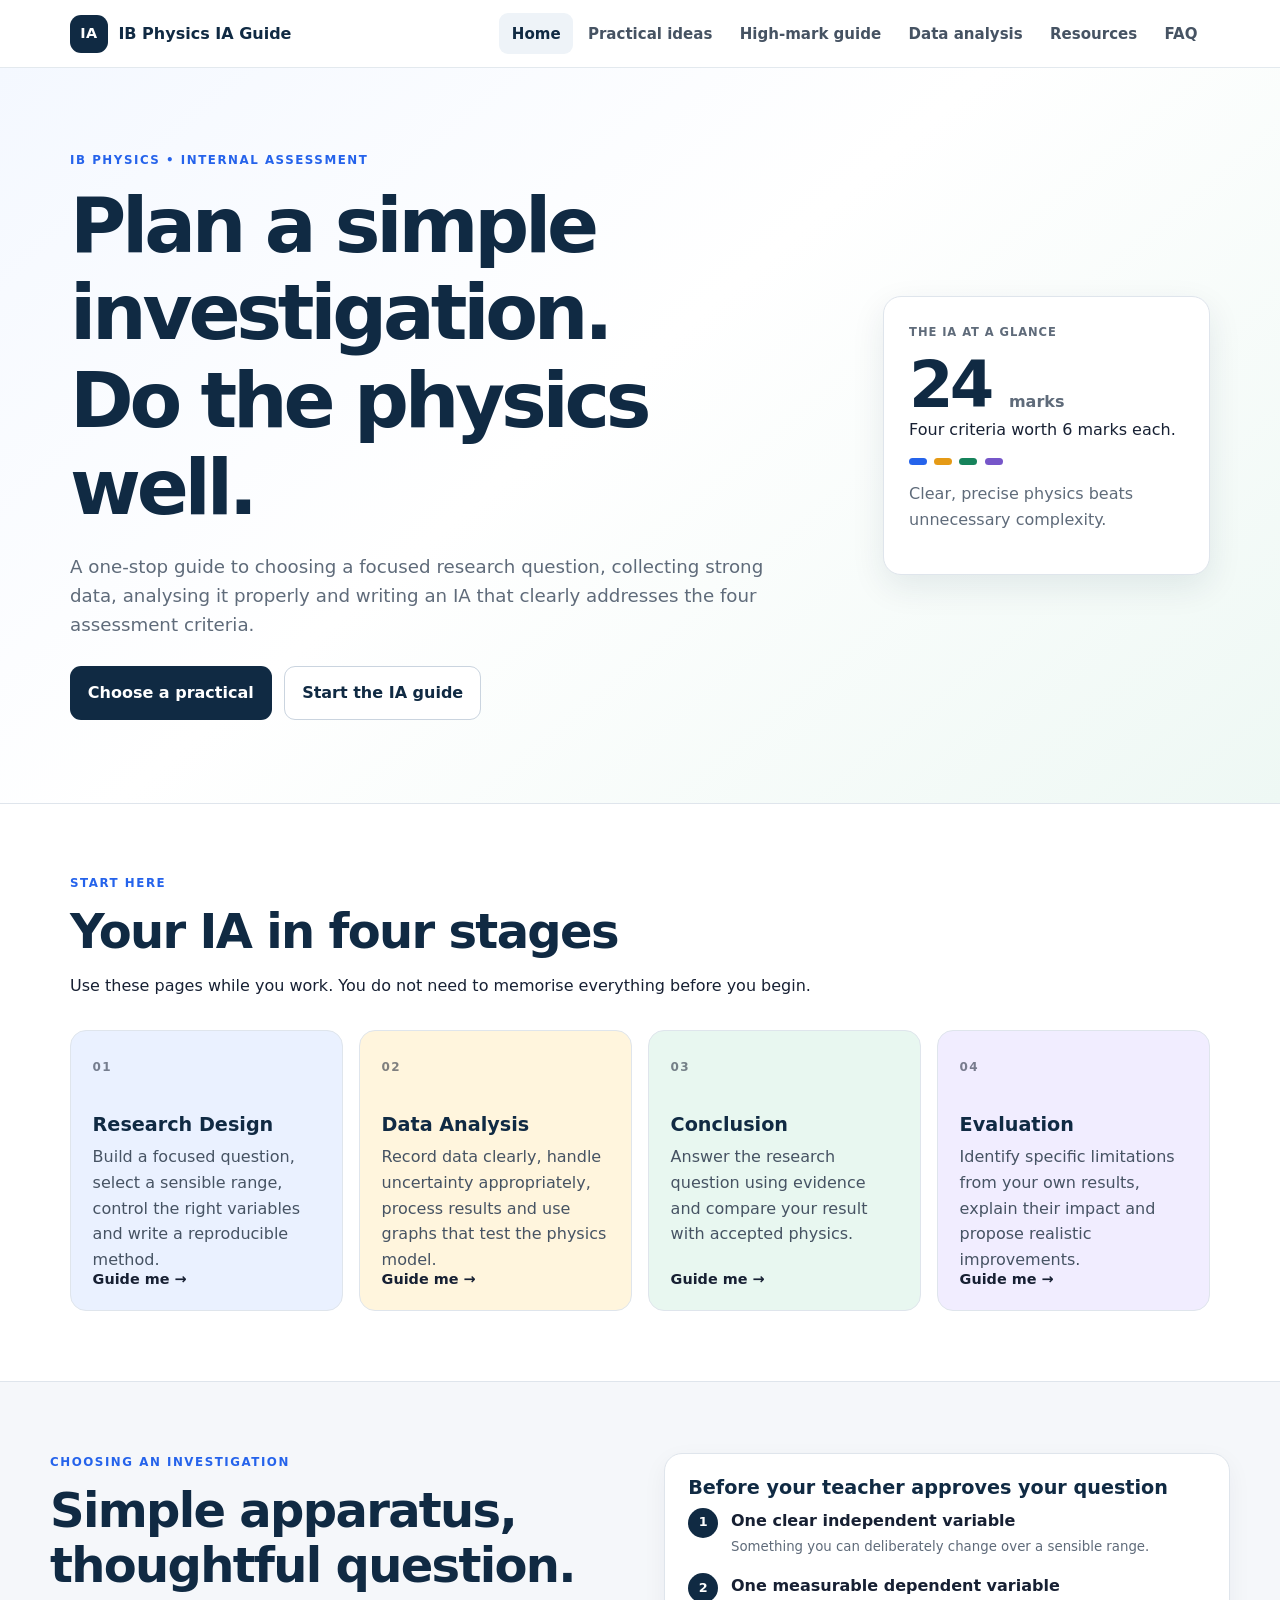
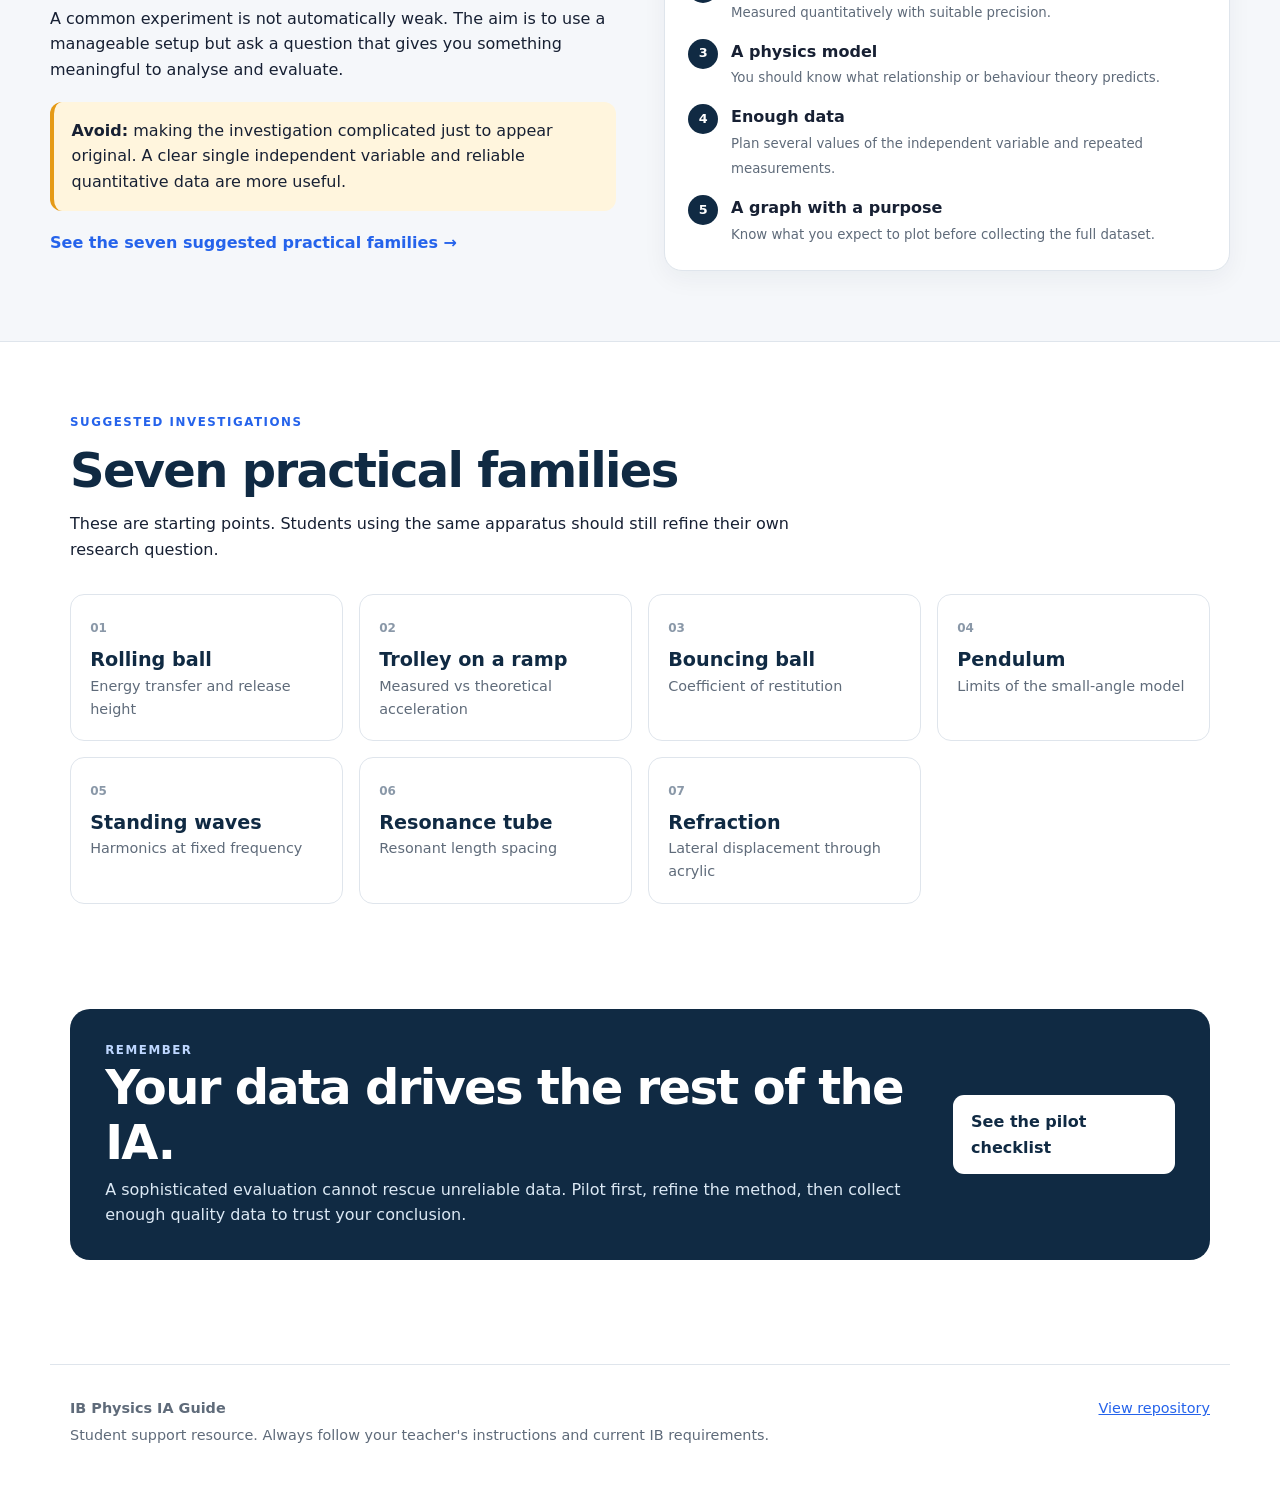
==== index.html @ 5ecfcc3b "Add Data Analysis Toolkit to homepage navigation" ====
<!doctype html>
<html lang="en">
<head>
  <meta charset="utf-8">
  <meta name="viewport" content="width=device-width,initial-scale=1">
  <meta name="description" content="IB Physics Internal Assessment student guide: practical ideas, high-mark guidance, data analysis, evaluation and resources.">
  <title>IB Physics IA Guide</title>
  <link rel="stylesheet" href="styles.css">
  <script defer src="script.js"></script>
</head>
<body>
  <a class="skip-link" href="#main">Skip to content</a>

  <header class="site-header">
    <div class="nav-wrap">
      <a class="brand" href="index.html" aria-label="IB Physics IA Guide home">
        <span class="brand-mark">IA</span>
        <span>IB Physics IA Guide</span>
      </a>
      <button class="nav-toggle" type="button" aria-expanded="false" aria-controls="main-nav">Menu</button>
      <nav id="main-nav" class="main-nav" aria-label="Main navigation">
        <a class="active" href="index.html">Home</a>
        <a href="practicals.html">Practical ideas</a>
        <a href="guide.html">High-mark guide</a>
        <a href="data-analysis.html">Data analysis</a>
        <a href="resources.html">Resources</a>
        <a href="faq.html">FAQ</a>
      </nav>
    </div>
  </header>

  <main id="main">
    <section class="hero">
      <div class="hero-inner">
        <div>
          <p class="eyebrow">IB Physics • Internal Assessment</p>
          <h1>Plan a simple investigation.<br>Do the physics well.</h1>
          <p class="hero-copy">A one-stop guide to choosing a focused research question, collecting strong data, analysing it properly and writing an IA that clearly addresses the four assessment criteria.</p>
          <div class="hero-actions">
            <a class="button primary" href="practicals.html">Choose a practical</a>
            <a class="button secondary" href="guide.html">Start the IA guide</a>
          </div>
        </div>
        <aside class="hero-card" aria-label="IA overview">
          <p class="mini-label">The IA at a glance</p>
          <div class="score">24 <span>marks</span></div>
          <p>Four criteria worth 6 marks each.</p>
          <div class="criterion-dots" aria-hidden="true">
            <span class="dot research"></span>
            <span class="dot data"></span>
            <span class="dot conclusion"></span>
            <span class="dot evaluation"></span>
          </div>
          <p class="small">Clear, precise physics beats unnecessary complexity.</p>
        </aside>
      </div>
    </section>

    <section class="section">
      <div class="section-heading">
        <p class="eyebrow">Start here</p>
        <h2>Your IA in four stages</h2>
        <p>Use these pages while you work. You do not need to memorise everything before you begin.</p>
      </div>

      <div class="criterion-grid">
        <a class="criterion-card research-card" href="guide.html#research-design">
          <span class="criterion-number">01</span>
          <h3>Research Design</h3>
          <p>Build a focused question, select a sensible range, control the right variables and write a reproducible method.</p>
          <span class="card-link">Guide me →</span>
        </a>
        <a class="criterion-card data-card" href="data-analysis.html">
          <span class="criterion-number">02</span>
          <h3>Data Analysis</h3>
          <p>Record data clearly, handle uncertainty appropriately, process results and use graphs that test the physics model.</p>
          <span class="card-link">Guide me →</span>
        </a>
        <a class="criterion-card conclusion-card" href="guide.html#conclusion">
          <span class="criterion-number">03</span>
          <h3>Conclusion</h3>
          <p>Answer the research question using evidence and compare your result with accepted physics.</p>
          <span class="card-link">Guide me →</span>
        </a>
        <a class="criterion-card evaluation-card" href="guide.html#evaluation">
          <span class="criterion-number">04</span>
          <h3>Evaluation</h3>
          <p>Identify specific limitations from your own results, explain their impact and propose realistic improvements.</p>
          <span class="card-link">Guide me →</span>
        </a>
      </div>
    </section>

    <section class="section soft">
      <div class="split">
        <div>
          <p class="eyebrow">Choosing an investigation</p>
          <h2>Simple apparatus, thoughtful question.</h2>
          <p>A common experiment is not automatically weak. The aim is to use a manageable setup but ask a question that gives you something meaningful to analyse and evaluate.</p>
          <div class="callout warning">
            <strong>Avoid:</strong> making the investigation complicated just to appear original. A clear single independent variable and reliable quantitative data are more useful.
          </div>
          <a class="text-link" href="practicals.html">See the seven suggested practical families →</a>
        </div>
        <div class="steps-card">
          <h3>Before your teacher approves your question</h3>
          <ol class="check-steps">
            <li><span>1</span><div><strong>One clear independent variable</strong><br><small>Something you can deliberately change over a sensible range.</small></div></li>
            <li><span>2</span><div><strong>One measurable dependent variable</strong><br><small>Measured quantitatively with suitable precision.</small></div></li>
            <li><span>3</span><div><strong>A physics model</strong><br><small>You should know what relationship or behaviour theory predicts.</small></div></li>
            <li><span>4</span><div><strong>Enough data</strong><br><small>Plan several values of the independent variable and repeated measurements.</small></div></li>
            <li><span>5</span><div><strong>A graph with a purpose</strong><br><small>Know what you expect to plot before collecting the full dataset.</small></div></li>
          </ol>
        </div>
      </div>
    </section>

    <section class="section">
      <div class="section-heading">
        <p class="eyebrow">Suggested investigations</p>
        <h2>Seven practical families</h2>
        <p>These are starting points. Students using the same apparatus should still refine their own research question.</p>
      </div>
      <div class="practical-preview-grid">
        <a href="practicals.html#rolling-ball" class="preview-card"><span>01</span><h3>Rolling ball</h3><p>Energy transfer and release height</p></a>
        <a href="practicals.html#ramp" class="preview-card"><span>02</span><h3>Trolley on a ramp</h3><p>Measured vs theoretical acceleration</p></a>
        <a href="practicals.html#bounce" class="preview-card"><span>03</span><h3>Bouncing ball</h3><p>Coefficient of restitution</p></a>
        <a href="practicals.html#pendulum" class="preview-card"><span>04</span><h3>Pendulum</h3><p>Limits of the small-angle model</p></a>
        <a href="practicals.html#standing-waves" class="preview-card"><span>05</span><h3>Standing waves</h3><p>Harmonics at fixed frequency</p></a>
        <a href="practicals.html#resonance" class="preview-card"><span>06</span><h3>Resonance tube</h3><p>Resonant length spacing</p></a>
        <a href="practicals.html#refraction" class="preview-card"><span>07</span><h3>Refraction</h3><p>Lateral displacement through acrylic</p></a>
      </div>
    </section>

    <section class="section compact">
      <div class="banner">
        <div>
          <p class="eyebrow light">Remember</p>
          <h2>Your data drives the rest of the IA.</h2>
          <p>A sophisticated evaluation cannot rescue unreliable data. Pilot first, refine the method, then collect enough quality data to trust your conclusion.</p>
        </div>
        <a class="button light-button" href="guide.html#pilot">See the pilot checklist</a>
      </div>
    </section>
  </main>

  <footer class="site-footer">
    <div>
      <strong>IB Physics IA Guide</strong>
      <p>Student support resource. Always follow your teacher's instructions and current IB requirements.</p>
    </div>
    <a href="https://github.com/stp-science/ib-physics-ia-guide">View repository</a>
  </footer>
</body>
</html>
---- styles.css ----
:root{
  --ink:#172033;--muted:#5f6b7a;--line:#dfe5ec;--paper:#ffffff;--soft:#f5f7fa;
  --navy:#102a43;--blue:#2563eb;--blue-soft:#eaf1ff;
  --amber:#c77a00;--amber-soft:#fff5dd;--green:#16835b;--green-soft:#e8f7f0;
  --purple:#7656c9;--purple-soft:#f1edff;--red:#b54747;--red-soft:#fff0ef;
  --shadow:0 12px 34px rgba(16,42,67,.09);--radius:18px;--max:1180px;
}
*{box-sizing:border-box}
html{scroll-behavior:smooth}
body{margin:0;font-family:Inter,ui-sans-serif,system-ui,-apple-system,BlinkMacSystemFont,"Segoe UI",sans-serif;color:var(--ink);background:var(--paper);line-height:1.6}
a{color:inherit}
img{max-width:100%}
.skip-link{position:absolute;left:-9999px;top:8px;background:#000;color:#fff;padding:.6rem 1rem;z-index:100}
.skip-link:focus{left:8px}
.site-header{position:sticky;top:0;z-index:20;background:rgba(255,255,255,.94);backdrop-filter:blur(12px);border-bottom:1px solid rgba(223,229,236,.85)}
.nav-wrap{max-width:var(--max);margin:auto;padding:.8rem 1.25rem;display:flex;align-items:center;justify-content:space-between;gap:1rem}
.brand{display:flex;align-items:center;gap:.65rem;text-decoration:none;font-weight:800;color:var(--navy)}
.brand-mark{display:grid;place-items:center;width:38px;height:38px;border-radius:11px;background:var(--navy);color:#fff;font-size:.9rem;letter-spacing:.03em}
.main-nav{display:flex;align-items:center;gap:.15rem}
.main-nav a{text-decoration:none;padding:.55rem .78rem;border-radius:9px;color:#465363;font-weight:650;font-size:.94rem}
.main-nav a:hover,.main-nav a.active{background:#eef3f8;color:var(--navy)}
.nav-toggle{display:none;background:#eef3f8;border:0;border-radius:9px;padding:.55rem .8rem;font:inherit;font-weight:700}
.hero{background:linear-gradient(140deg,#f4f8ff 0%,#fff 46%,#eef8f4 100%);border-bottom:1px solid var(--line)}
.hero-inner{max-width:var(--max);margin:auto;padding:5.2rem 1.25rem;display:grid;grid-template-columns:minmax(0,1.6fr) minmax(280px,.7fr);gap:4rem;align-items:center}
.eyebrow{text-transform:uppercase;letter-spacing:.13em;font-weight:800;font-size:.74rem;color:var(--blue);margin:0 0 .7rem}
.eyebrow.light{color:#bed7ff}
h1,h2,h3{line-height:1.14;margin-top:0;color:var(--navy)}
h1{font-size:clamp(2.7rem,6vw,5rem);letter-spacing:-.055em;margin-bottom:1.25rem}
h2{font-size:clamp(2rem,4vw,3rem);letter-spacing:-.035em;margin-bottom:.85rem}
h3{font-size:1.2rem;margin-bottom:.55rem}
p{margin-top:0}
.hero-copy{font-size:1.14rem;color:var(--muted);max-width:720px}
.hero-actions{display:flex;gap:.8rem;flex-wrap:wrap;margin-top:1.7rem}
.button{display:inline-block;text-decoration:none;border-radius:11px;padding:.8rem 1.05rem;font-weight:800;border:1px solid transparent}
.button.primary{background:var(--navy);color:#fff}
.button.secondary{border-color:#cad4df;background:#fff;color:var(--navy)}
.button.light-button{background:#fff;color:var(--navy)}
.hero-card{background:#fff;border:1px solid var(--line);box-shadow:var(--shadow);border-radius:var(--radius);padding:1.6rem}
.mini-label{font-weight:800;text-transform:uppercase;letter-spacing:.08em;color:var(--muted);font-size:.72rem}
.score{font-size:4rem;font-weight:900;letter-spacing:-.06em;color:var(--navy);line-height:1}
.score span{font-size:1rem;letter-spacing:0;color:var(--muted)}
.small,small{color:var(--muted)}
.criterion-dots{display:flex;gap:.45rem;margin:1rem 0}
.dot{width:18px;height:7px;border-radius:99px}.dot.research{background:var(--blue)}.dot.data{background:#e59a16}.dot.conclusion{background:var(--green)}.dot.evaluation{background:var(--purple)}
.section{max-width:var(--max);margin:auto;padding:4.4rem 1.25rem}
.section.soft{max-width:none;background:var(--soft);border-top:1px solid var(--line);border-bottom:1px solid var(--line)}
.section.soft>.split{max-width:var(--max);margin:auto}
.section.compact{padding-top:2.2rem;padding-bottom:4.5rem}
.section-heading{max-width:760px;margin-bottom:2rem}
.criterion-grid{display:grid;grid-template-columns:repeat(4,1fr);gap:1rem}
.criterion-card{position:relative;min-height:255px;padding:1.35rem;border-radius:16px;text-decoration:none;border:1px solid var(--line);transition:transform .18s ease,box-shadow .18s ease}
.criterion-card:hover{transform:translateY(-3px);box-shadow:var(--shadow)}
.research-card{background:var(--blue-soft)}.data-card{background:var(--amber-soft)}.conclusion-card{background:var(--green-soft)}.evaluation-card{background:var(--purple-soft)}
.criterion-number{font-weight:900;font-size:.75rem;letter-spacing:.1em;opacity:.55}
.criterion-card h3{margin-top:2.2rem}.criterion-card p{color:#465363}.card-link{position:absolute;left:1.35rem;bottom:1.2rem;font-weight:800;font-size:.9rem}
.split{display:grid;grid-template-columns:1fr 1fr;gap:3rem;align-items:start}
.callout{border-radius:12px;padding:1rem 1.1rem;margin:1.2rem 0;border-left:4px solid}
.callout.warning{background:var(--amber-soft);border-color:#e59a16}
.callout.tip{background:var(--green-soft);border-color:var(--green)}
.callout.note{background:var(--blue-soft);border-color:var(--blue)}
.callout.danger{background:var(--red-soft);border-color:var(--red)}
.text-link{font-weight:800;color:var(--blue);text-decoration:none}
.steps-card{background:#fff;border:1px solid var(--line);border-radius:var(--radius);padding:1.45rem;box-shadow:0 8px 24px rgba(16,42,67,.05)}
.check-steps{list-style:none;padding:0;margin:0;display:grid;gap:.9rem}
.check-steps li{display:flex;gap:.8rem;align-items:flex-start}
.check-steps li>span{flex:0 0 30px;height:30px;display:grid;place-items:center;background:var(--navy);color:#fff;border-radius:50%;font-weight:800;font-size:.8rem}
.practical-preview-grid{display:grid;grid-template-columns:repeat(4,1fr);gap:1rem}
.preview-card{padding:1.2rem;border:1px solid var(--line);border-radius:14px;text-decoration:none;background:#fff;transition:.18s ease}
.preview-card:hover{border-color:#aebdca;box-shadow:0 8px 24px rgba(16,42,67,.07);transform:translateY(-2px)}
.preview-card>span{font-weight:900;color:#8a98a8;font-size:.75rem}.preview-card h3{margin:.55rem 0 .25rem}.preview-card p{color:var(--muted);font-size:.9rem;margin:0}
.banner{border-radius:20px;background:var(--navy);color:#fff;padding:2rem 2.2rem;display:flex;align-items:center;justify-content:space-between;gap:2rem}
.banner h2{color:#fff;margin-bottom:.45rem}.banner p{max-width:800px;color:#dbe8f4;margin-bottom:0}
.page-hero{background:#f5f8fb;border-bottom:1px solid var(--line)}
.page-hero .inner{max-width:var(--max);margin:auto;padding:3.7rem 1.25rem 3rem}
.page-hero h1{font-size:clamp(2.4rem,5vw,4.1rem);margin-bottom:.8rem}.page-hero p{max-width:780px;color:var(--muted);font-size:1.08rem}
.subnav{display:flex;gap:.55rem;flex-wrap:wrap;margin-top:1.4rem}.subnav a{text-decoration:none;padding:.48rem .7rem;border-radius:999px;background:#fff;border:1px solid var(--line);font-size:.88rem;font-weight:700}
.content-grid{display:grid;grid-template-columns:minmax(0,1fr) 280px;gap:2rem;align-items:start}
.side-nav{position:sticky;top:88px;border:1px solid var(--line);border-radius:14px;padding:1rem;background:#fff}
.side-nav strong{display:block;margin-bottom:.55rem}.side-nav a{display:block;text-decoration:none;padding:.42rem .55rem;border-radius:7px;color:var(--muted);font-size:.9rem}.side-nav a:hover{background:var(--soft);color:var(--navy)}
.content-section{scroll-margin-top:90px;margin-bottom:3.3rem}
.kicker{display:inline-block;font-weight:850;font-size:.72rem;letter-spacing:.08em;text-transform:uppercase;color:var(--blue);margin-bottom:.6rem}
.info-grid{display:grid;grid-template-columns:repeat(2,1fr);gap:1rem;margin:1.3rem 0}
.info-box{border:1px solid var(--line);border-radius:13px;padding:1rem;background:#fff}.info-box h4{margin:.05rem 0 .4rem;color:var(--navy)}.info-box p,.info-box li{font-size:.94rem;color:#4e5b69}
.practical{scroll-margin-top:90px;border:1px solid var(--line);border-radius:18px;margin-bottom:1.4rem;overflow:hidden;background:#fff}
.practical-head{padding:1.35rem 1.45rem;background:#f8fafc;border-bottom:1px solid var(--line)}
.practical-head .number{font-size:.75rem;font-weight:900;color:var(--blue);letter-spacing:.08em}
.practical-head h2{font-size:1.65rem;margin:.25rem 0}.practical-head p{color:var(--muted);margin:0}
.practical-body{padding:1.45rem}
.rq{font-size:1.03rem;background:var(--blue-soft);border-left:4px solid var(--blue);padding:1rem 1.1rem;border-radius:0 10px 10px 0;margin:1rem 0 1.3rem}.rq strong{display:block;color:var(--navy);margin-bottom:.25rem}
.two-col{display:grid;grid-template-columns:1fr 1fr;gap:1.5rem}
.label{font-size:.73rem;text-transform:uppercase;letter-spacing:.08em;font-weight:900;color:#6d7987}
.method{counter-reset:steps;padding-left:0;list-style:none}.method li{counter-increment:steps;position:relative;padding-left:2.35rem;margin:.72rem 0}.method li:before{content:counter(steps);position:absolute;left:0;top:.06rem;width:1.55rem;height:1.55rem;border-radius:50%;display:grid;place-items:center;background:#edf2f7;color:var(--navy);font-weight:900;font-size:.75rem}
.equation{font-family:"Cambria Math",Cambria,serif;background:#f7f9fb;border:1px solid var(--line);border-radius:10px;padding:.85rem 1rem;text-align:center;font-size:1.08rem;margin:.8rem 0}
.tag-row{display:flex;gap:.45rem;flex-wrap:wrap;margin:.55rem 0 0}.tag{font-size:.73rem;padding:.27rem .55rem;border-radius:999px;background:#eef3f7;color:#51606f;font-weight:750}
.guide-block{border:1px solid var(--line);border-radius:17px;overflow:hidden;margin-bottom:1.5rem;background:#fff}.guide-block>.guide-head{padding:1.2rem 1.35rem;border-bottom:1px solid var(--line)}.guide-block>.guide-body{padding:1.3rem 1.35rem}.guide-head h2{font-size:1.6rem;margin:.2rem 0}.guide-head.research{background:var(--blue-soft)}.guide-head.data{background:var(--amber-soft)}.guide-head.conclusion{background:var(--green-soft)}.guide-head.evaluation{background:var(--purple-soft)}
.do-avoid{display:grid;grid-template-columns:1fr 1fr;gap:1rem;margin:1rem 0}.do-avoid>div{border-radius:12px;padding:1rem}.do{background:var(--green-soft)}.avoid{background:var(--red-soft)}.do h4,.avoid h4{margin:.1rem 0 .5rem}
.mini-table{width:100%;border-collapse:collapse;margin:1rem 0;font-size:.93rem}.mini-table th,.mini-table td{border:1px solid var(--line);padding:.65rem .7rem;text-align:left;vertical-align:top}.mini-table th{background:#f3f6f9;color:var(--navy)}
details{border:1px solid var(--line);border-radius:12px;margin:.7rem 0;background:#fff}summary{cursor:pointer;padding:.9rem 1rem;font-weight:800;color:var(--navy)}details>div{padding:0 1rem 1rem;color:#475565}
.resource-grid{display:grid;grid-template-columns:repeat(3,1fr);gap:1rem}.resource-card{border:1px solid var(--line);border-radius:15px;padding:1.2rem;background:#fff}.resource-card h3{margin:.45rem 0}.resource-card p{color:var(--muted);font-size:.94rem}.resource-icon{font-size:1.35rem}
.checklist{display:grid;gap:.55rem}.check-item{display:flex;gap:.7rem;align-items:flex-start;padding:.7rem .8rem;border:1px solid var(--line);border-radius:10px;background:#fff}.check-item input{margin-top:.27rem;transform:scale(1.15)}.check-item label{cursor:pointer}
.progress-wrap{margin:1rem 0 1.4rem}.progress-bar{height:10px;background:#e8edf2;border-radius:999px;overflow:hidden}.progress-bar span{display:block;height:100%;width:0;background:var(--green);transition:width .2s ease}.progress-text{font-size:.85rem;color:var(--muted);margin-top:.4rem}
.site-footer{max-width:var(--max);margin:2rem auto 0;border-top:1px solid var(--line);padding:2rem 1.25rem 3rem;display:flex;justify-content:space-between;gap:2rem;color:var(--muted);font-size:.9rem}.site-footer p{margin:.25rem 0 0}.site-footer a{color:var(--blue)}
@media(max-width:900px){
  .criterion-grid,.practical-preview-grid{grid-template-columns:repeat(2,1fr)}
  .hero-inner,.split,.content-grid{grid-template-columns:1fr}
  .hero-inner{gap:2rem;padding-top:3.6rem}
  .side-nav{position:static}
  .resource-grid{grid-template-columns:1fr 1fr}
}
@media(max-width:700px){
  .nav-toggle{display:block}.main-nav{display:none;position:absolute;left:1rem;right:1rem;top:64px;background:#fff;border:1px solid var(--line);box-shadow:var(--shadow);border-radius:14px;padding:.6rem;flex-direction:column;align-items:stretch}.main-nav.open{display:flex}.main-nav a{padding:.7rem .8rem}
  h1{font-size:2.65rem}.hero-inner{padding:3.3rem 1.1rem}.section{padding:3.3rem 1.1rem}
  .criterion-grid,.practical-preview-grid,.resource-grid,.info-grid,.two-col,.do-avoid{grid-template-columns:1fr}
  .banner,.site-footer{flex-direction:column;align-items:flex-start}
  .criterion-card{min-height:220px}
}
@media print{
  .site-header,.site-footer,.nav-toggle,.button,.side-nav{display:none!important}
  body{font-size:11pt}.section{padding:1rem 0}.page-hero .inner{padding:1rem 0}.practical,.guide-block{break-inside:avoid;box-shadow:none}
}
/* Native equation formatting: no external maths renderer required */
.equation math{font-size:1.28rem;max-width:100%;overflow-x:auto;overflow-y:hidden}
math{font-family:"Cambria Math","STIX Two Math","Times New Roman",serif}
.math-inline{white-space:nowrap;font-family:"Cambria Math","STIX Two Math","Times New Roman",serif}
.mini-table math{font-size:1.08rem;white-space:nowrap}

.analysis-flow{display:grid;grid-template-columns:repeat(3,1fr);gap:.8rem;margin:1.2rem 0 1.4rem}
.analysis-flow>div{border:1px solid var(--line);border-radius:13px;padding:1rem;background:#fff;display:grid;grid-template-columns:34px 1fr;column-gap:.65rem;align-items:start}
.analysis-flow span{grid-row:1/3;width:30px;height:30px;border-radius:50%;background:var(--navy);color:#fff;display:grid;place-items:center;font-weight:900;font-size:.8rem}
.analysis-flow strong{color:var(--navy)}
.analysis-flow small{display:block;line-height:1.4;margin-top:.15rem}
.formula-stack{display:grid;grid-template-columns:1fr 1fr;gap:1rem}
.example-box{border:1px solid #cfd8e3;background:#f8fafc;border-radius:13px;padding:1rem 1.1rem;margin:1rem 0}
.example-box p:last-child{margin-bottom:0}
.calculator-grid{display:grid;grid-template-columns:repeat(3,1fr);gap:1rem}
.calc-card{border:1px solid var(--line);border-radius:15px;padding:1.15rem;background:#fff}
.calc-card label{display:block;font-size:.86rem;font-weight:750;color:#4e5b69;margin:.7rem 0}
.calc-card input{display:block;width:100%;margin-top:.3rem;border:1px solid #cbd5df;border-radius:8px;padding:.62rem .7rem;font:inherit}
.calc-card button{border:0;background:var(--navy);color:#fff;border-radius:9px;padding:.62rem .8rem;font:inherit;font-weight:800;cursor:pointer}
.calc-card output{display:block;margin-top:.8rem;min-height:1.6rem;font-weight:850;color:var(--green)}
@media(max-width:900px){.analysis-flow{grid-template-columns:repeat(2,1fr)}.calculator-grid{grid-template-columns:1fr}.formula-stack{grid-template-columns:1fr}}
@media(max-width:600px){.analysis-flow{grid-template-columns:1fr}}
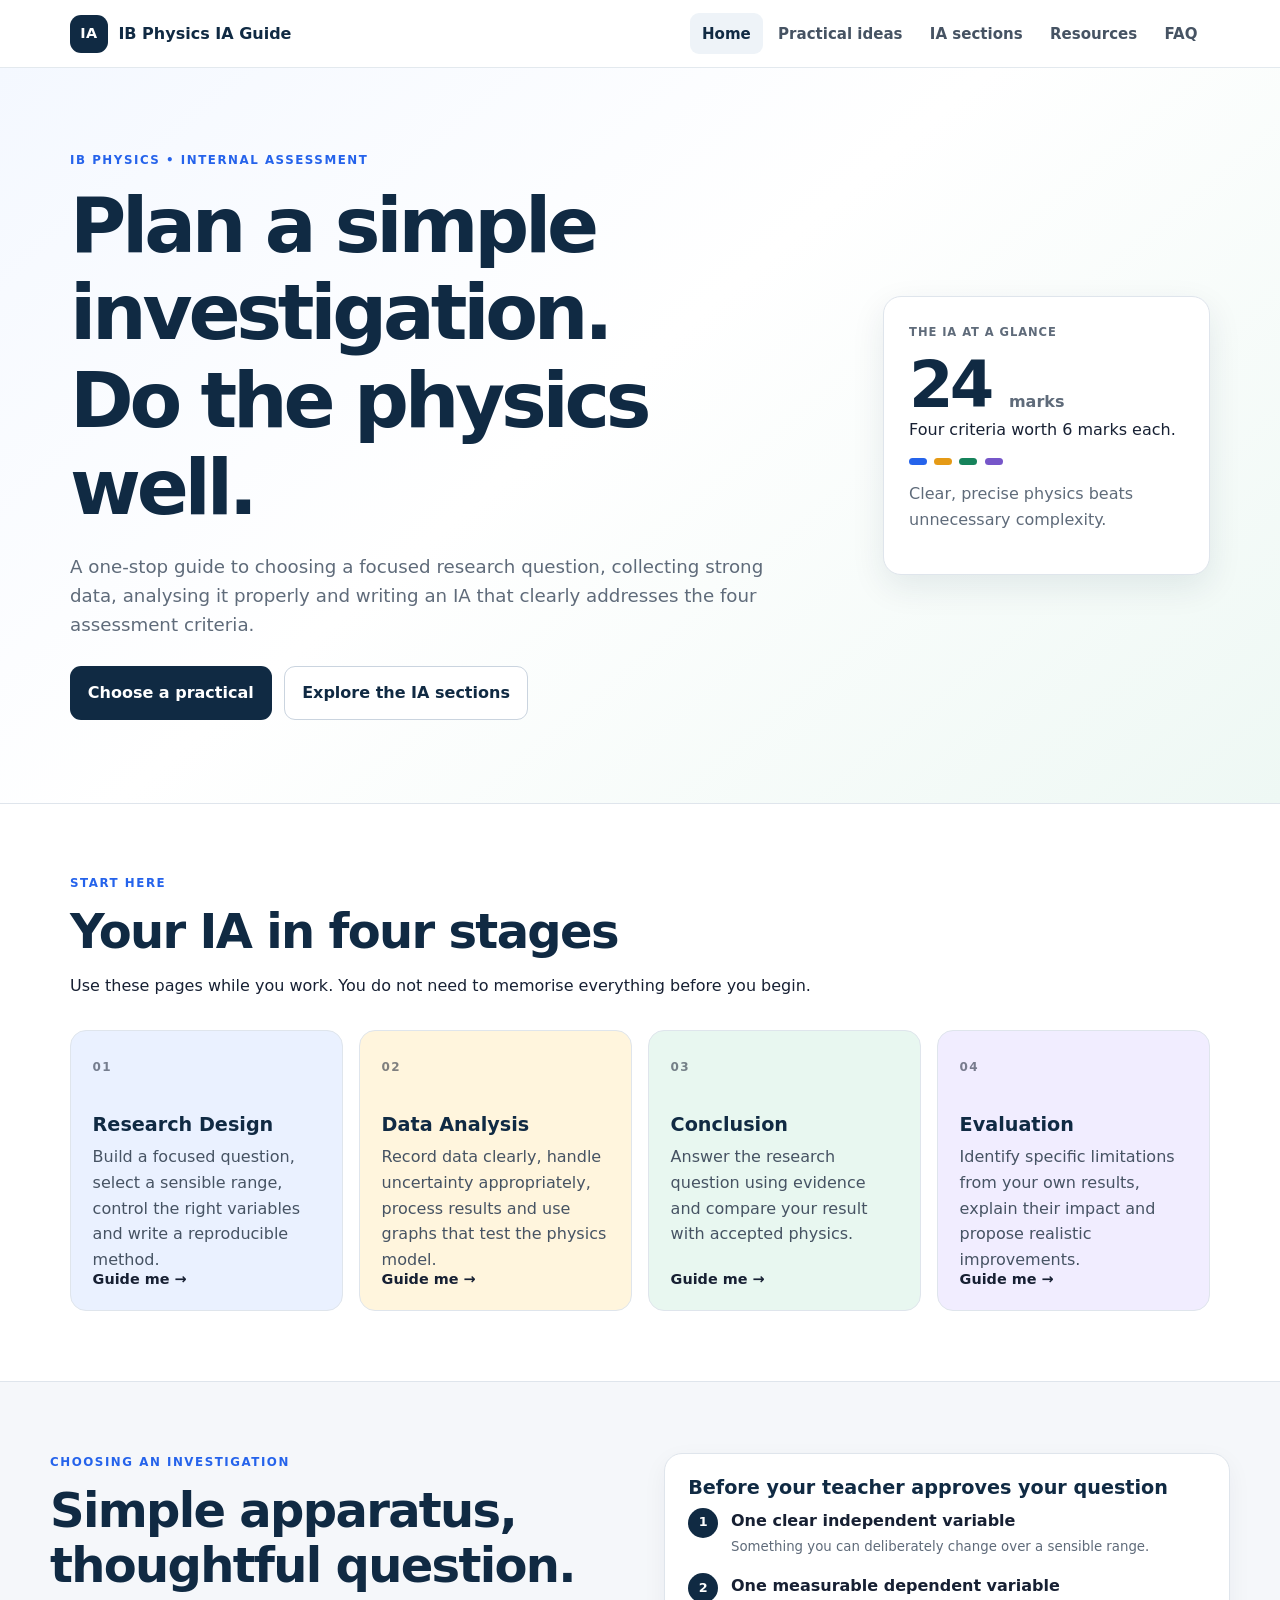
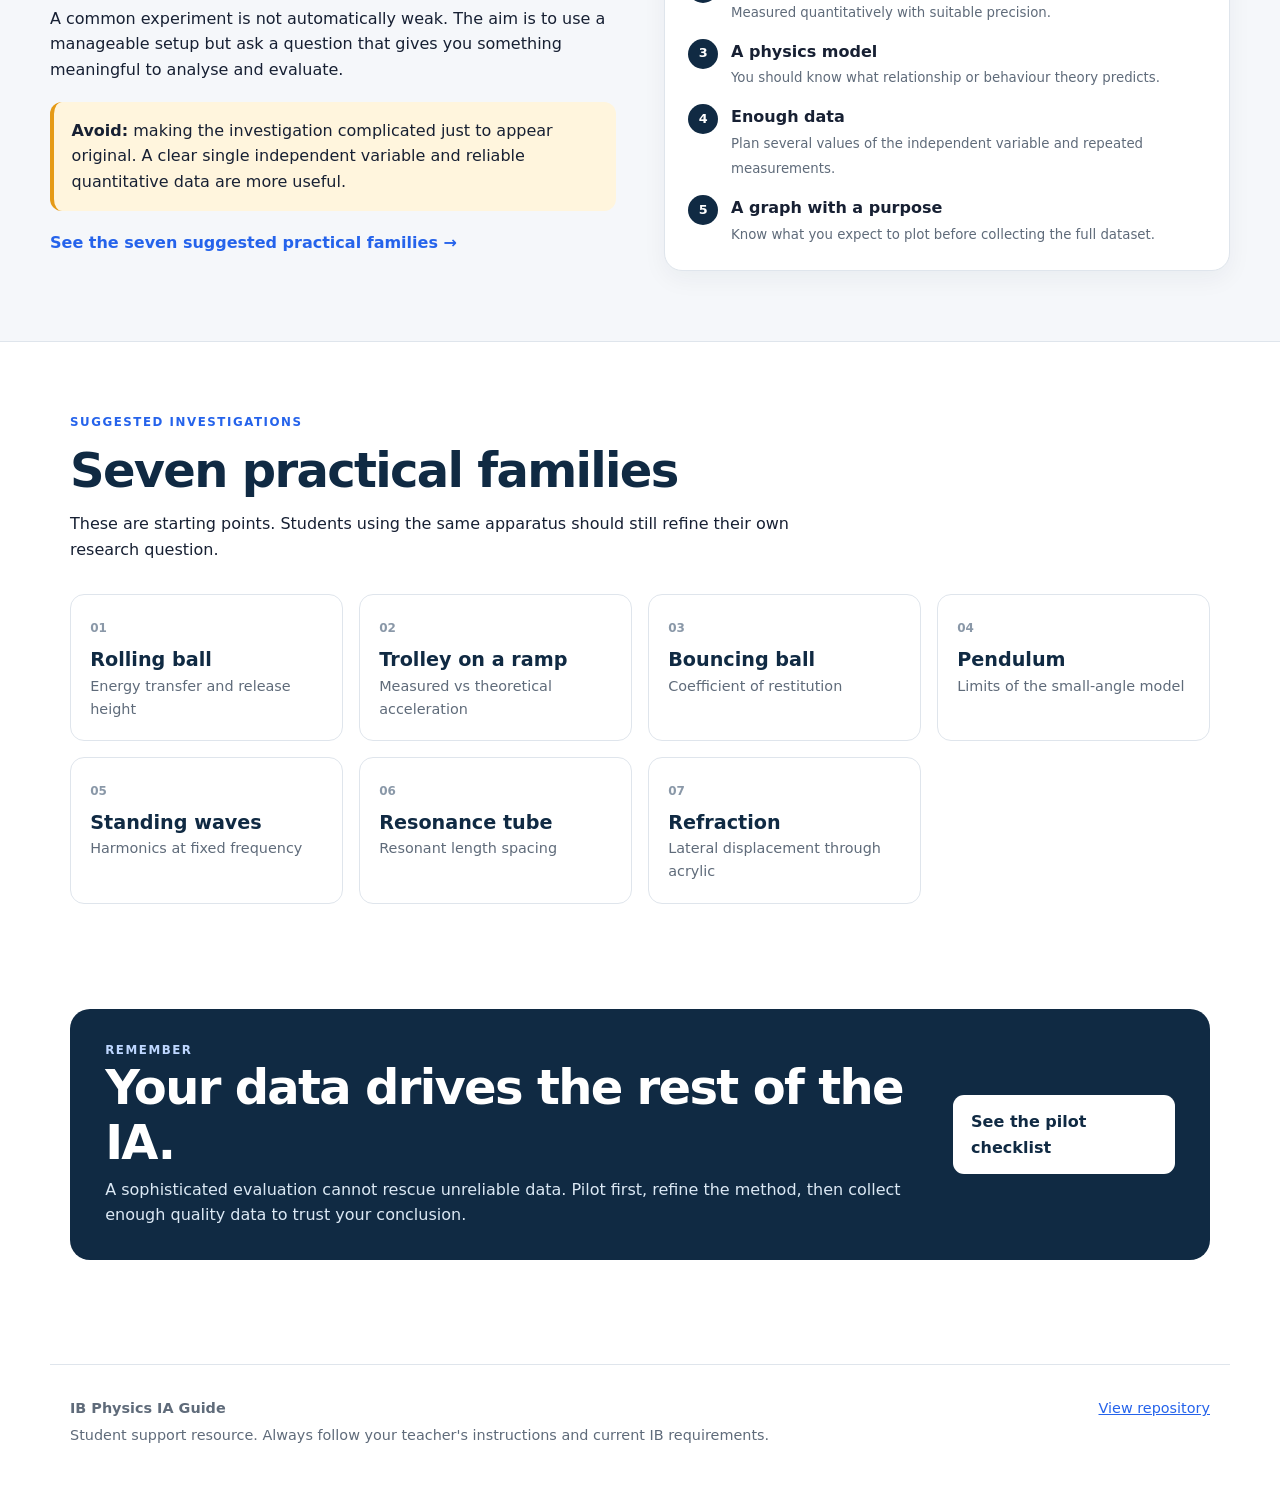
==== commit 7921700e: "Restructure navigation for separate IA criterion pages" ====
--- a/index.html
+++ b/index.html
@@ -18,14 +18,7 @@
         <span>IB Physics IA Guide</span>
       </a>
       <button class="nav-toggle" type="button" aria-expanded="false" aria-controls="main-nav">Menu</button>
-      <nav id="main-nav" class="main-nav" aria-label="Main navigation">
-        <a class="active" href="index.html">Home</a>
-        <a href="practicals.html">Practical ideas</a>
-        <a href="guide.html">High-mark guide</a>
-        <a href="data-analysis.html">Data analysis</a>
-        <a href="resources.html">Resources</a>
-        <a href="faq.html">FAQ</a>
-      </nav>
+      <nav id="main-nav" class="main-nav" aria-label="Main navigation"><a class="active" href="index.html">Home</a><a href="practicals.html">Practical ideas</a><a href="guide.html">IA sections</a><a href="resources.html">Resources</a><a href="faq.html">FAQ</a></nav>
     </div>
   </header>
 
@@ -38,7 +31,7 @@
           <p class="hero-copy">A one-stop guide to choosing a focused research question, collecting strong data, analysing it properly and writing an IA that clearly addresses the four assessment criteria.</p>
           <div class="hero-actions">
             <a class="button primary" href="practicals.html">Choose a practical</a>
-            <a class="button secondary" href="guide.html">Start the IA guide</a>
+            <a class="button secondary" href="guide.html">Explore the IA sections</a>
           </div>
         </div>
         <aside class="hero-card" aria-label="IA overview">
@@ -64,7 +57,7 @@
       </div>
 
       <div class="criterion-grid">
-        <a class="criterion-card research-card" href="guide.html#research-design">
+        <a class="criterion-card research-card" href="research-design.html">
           <span class="criterion-number">01</span>
           <h3>Research Design</h3>
           <p>Build a focused question, select a sensible range, control the right variables and write a reproducible method.</p>
@@ -76,13 +69,13 @@
           <p>Record data clearly, handle uncertainty appropriately, process results and use graphs that test the physics model.</p>
           <span class="card-link">Guide me →</span>
         </a>
-        <a class="criterion-card conclusion-card" href="guide.html#conclusion">
+        <a class="criterion-card conclusion-card" href="conclusion.html">
           <span class="criterion-number">03</span>
           <h3>Conclusion</h3>
           <p>Answer the research question using evidence and compare your result with accepted physics.</p>
           <span class="card-link">Guide me →</span>
         </a>
-        <a class="criterion-card evaluation-card" href="guide.html#evaluation">
+        <a class="criterion-card evaluation-card" href="evaluation.html">
           <span class="criterion-number">04</span>
           <h3>Evaluation</h3>
           <p>Identify specific limitations from your own results, explain their impact and propose realistic improvements.</p>
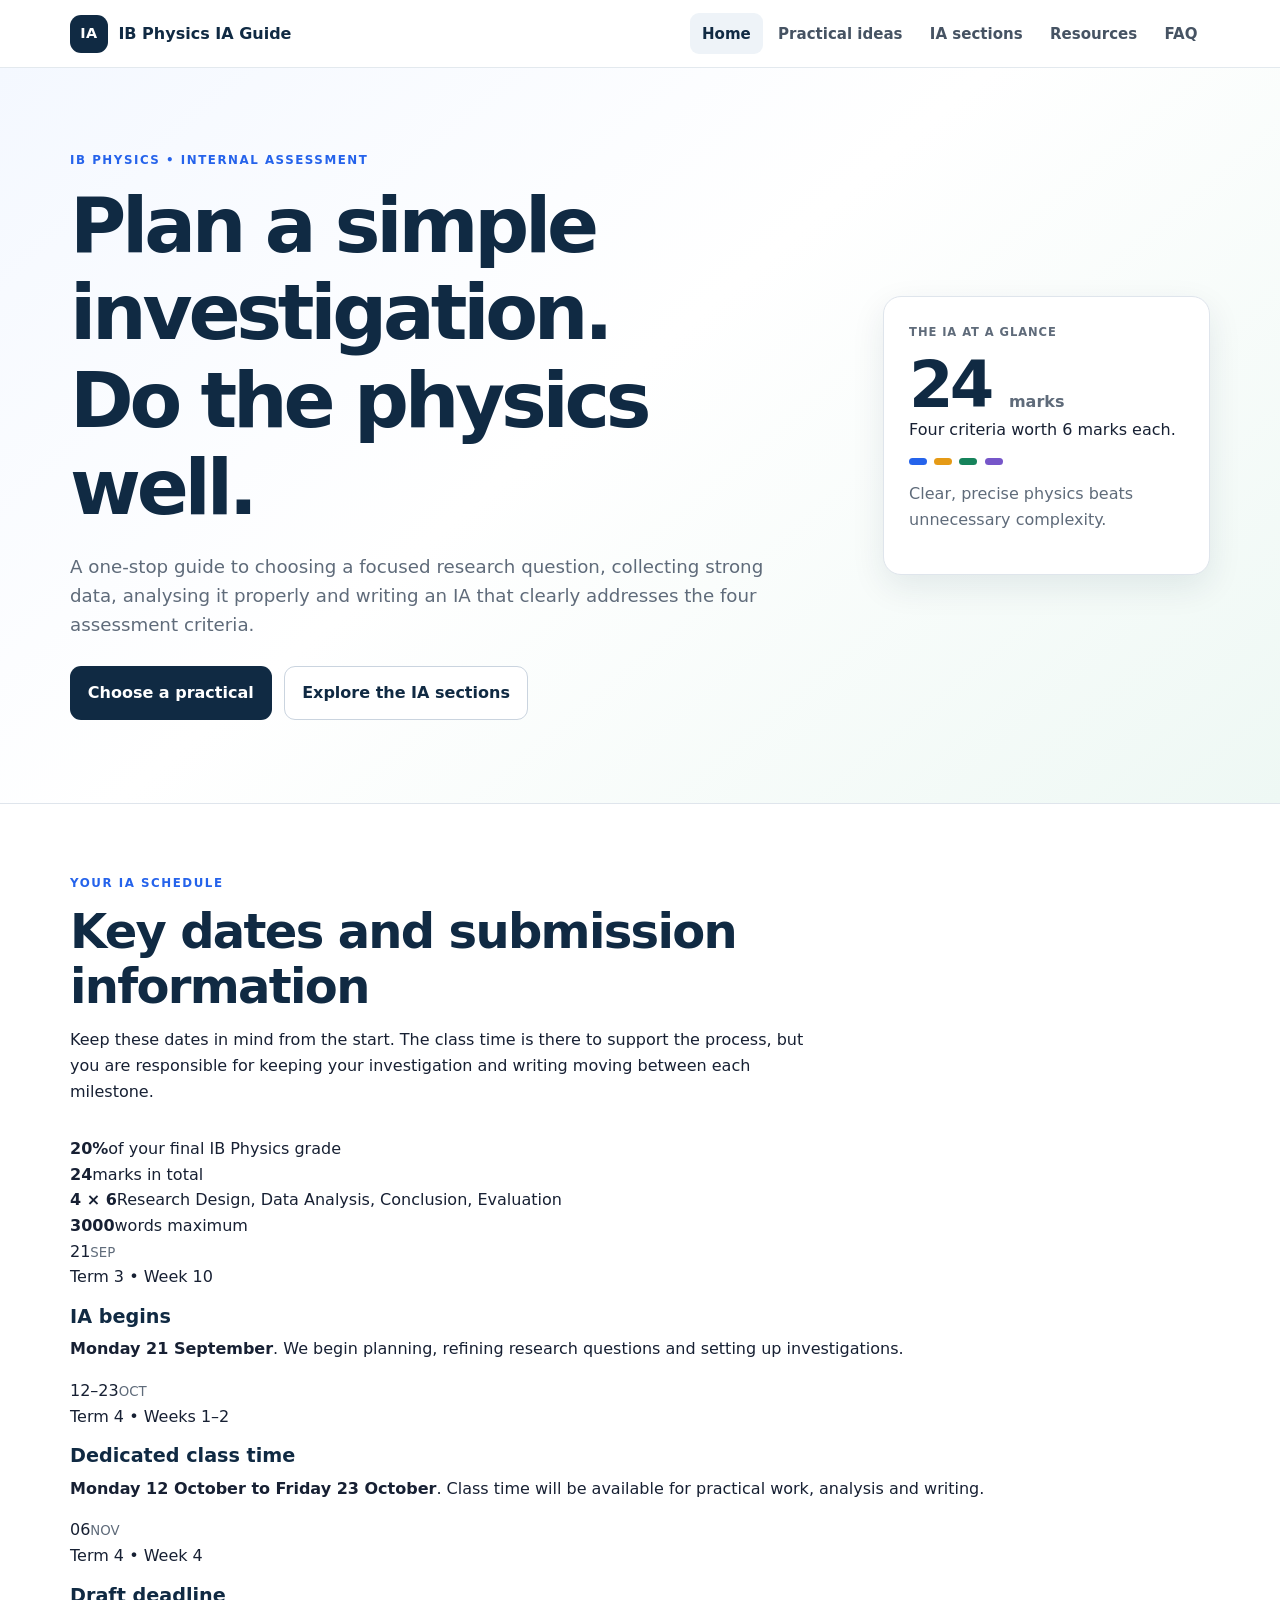
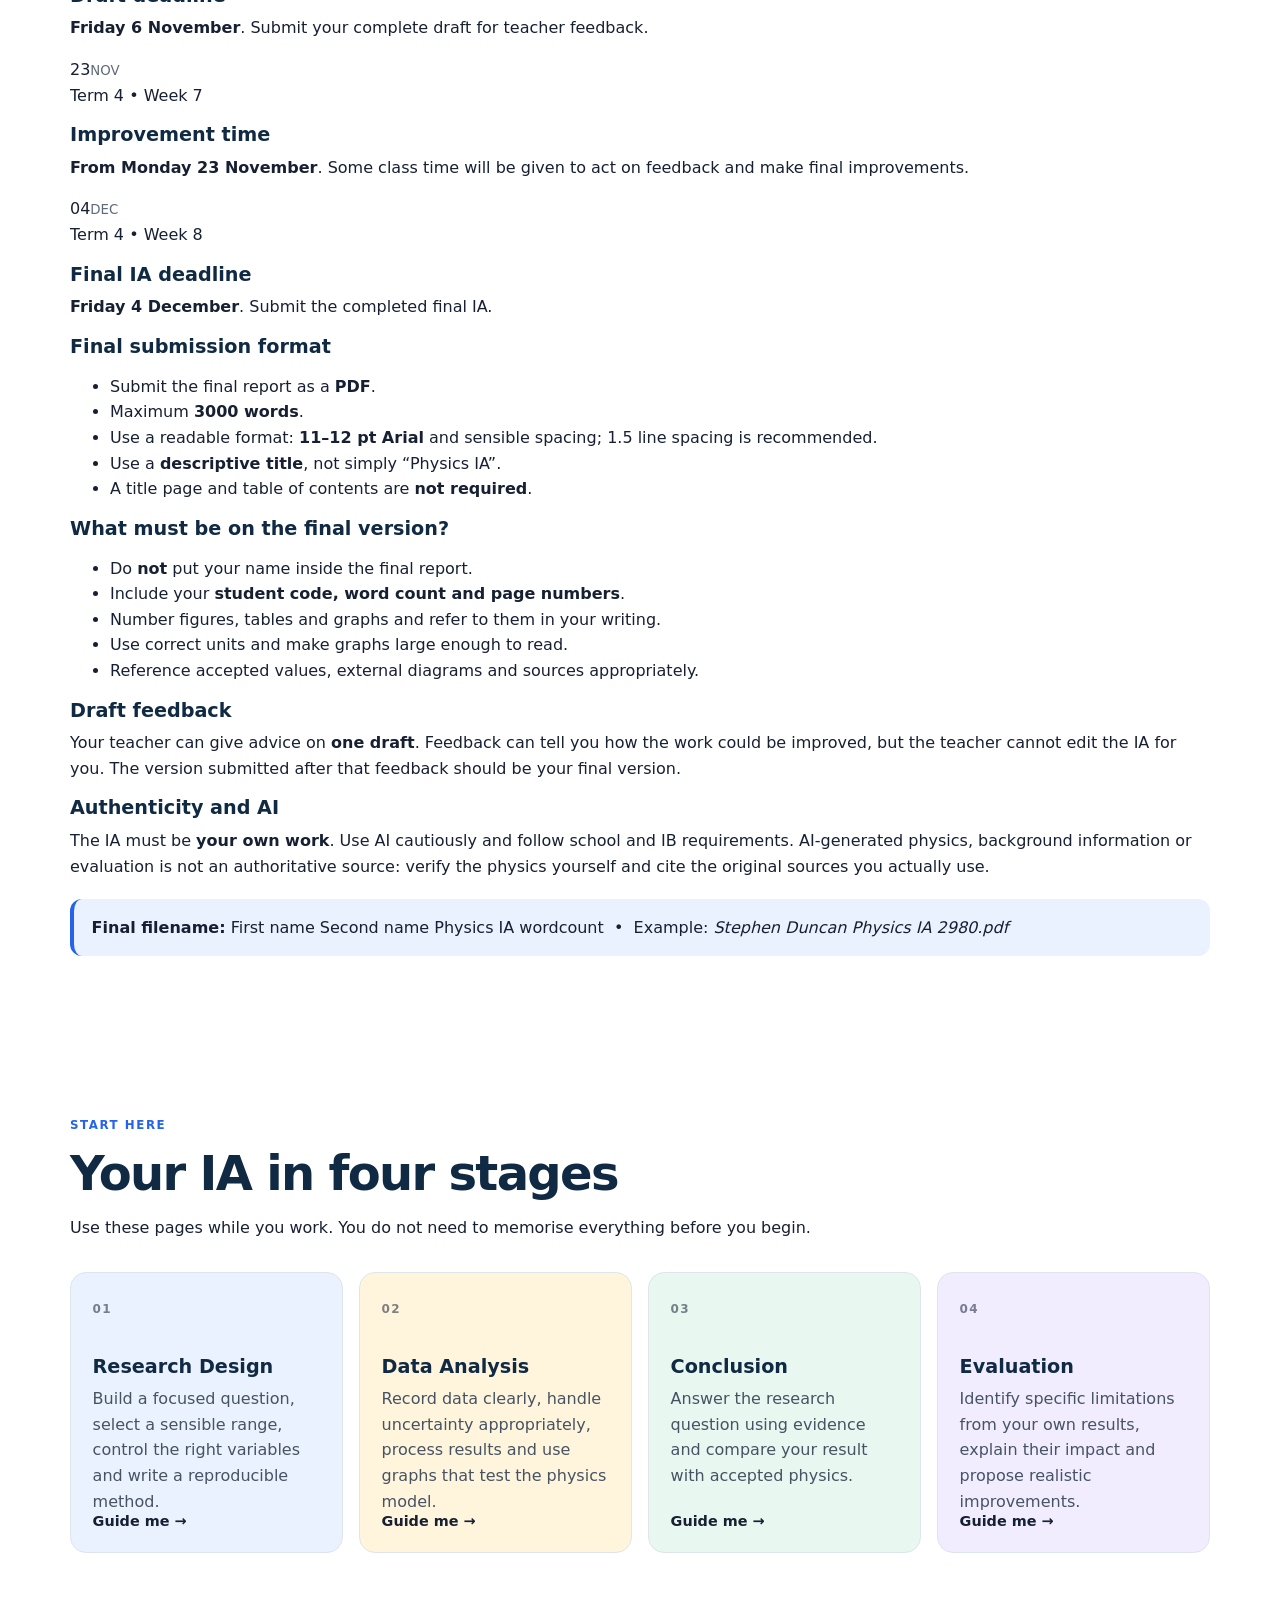
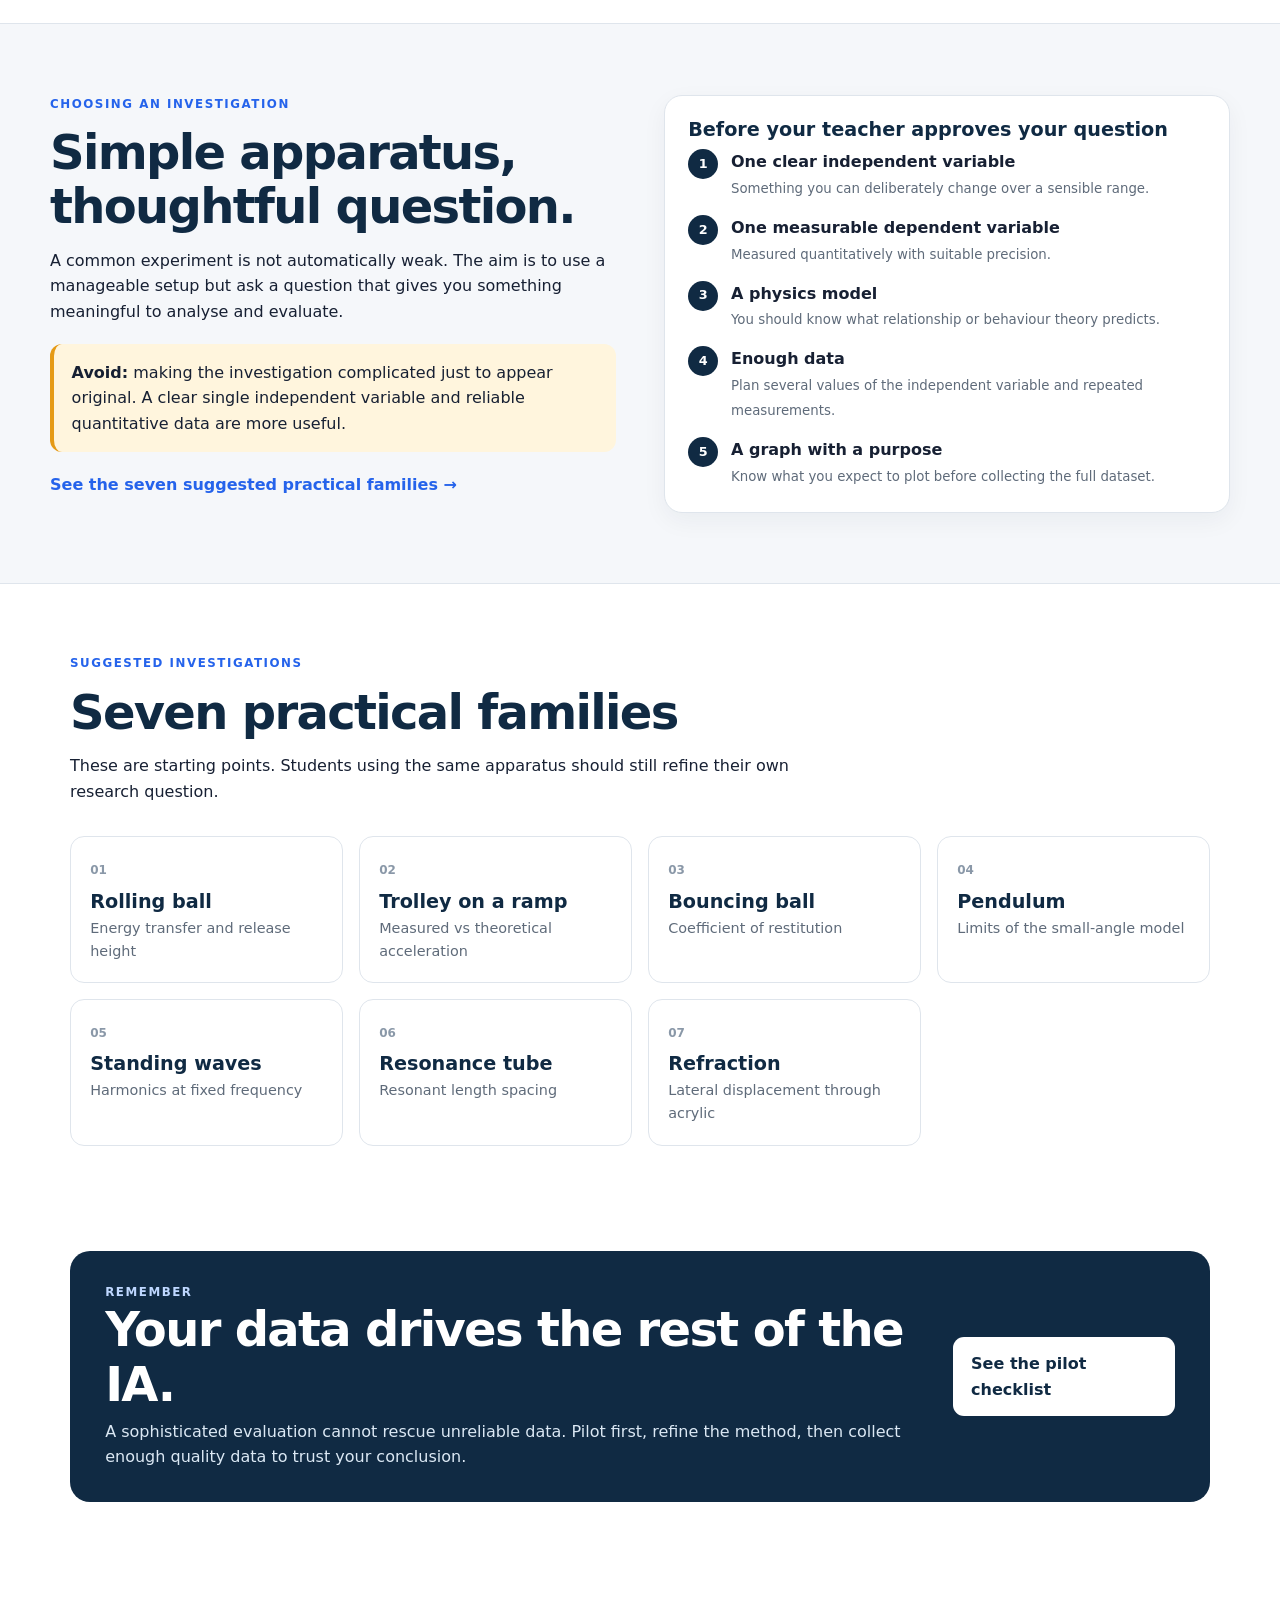
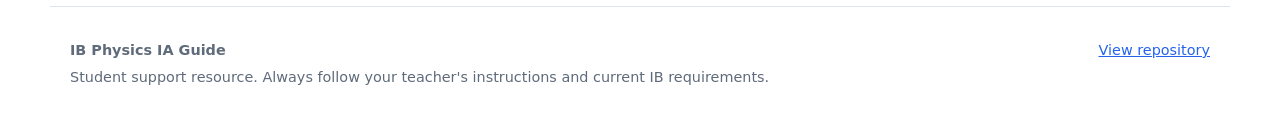
==== commit 4745a8d0: "Add IA timeline and submission information to homepage" ====
--- a/index.html
+++ b/index.html
@@ -49,6 +49,83 @@
       </div>
     </section>
 
+
+    <section class="section ia-overview-section">
+      <div class="section-heading">
+        <p class="eyebrow">Your IA schedule</p>
+        <h2>Key dates and submission information</h2>
+        <p>Keep these dates in mind from the start. The class time is there to support the process, but you are responsible for keeping your investigation and writing moving between each milestone.</p>
+      </div>
+
+      <div class="ia-at-a-glance">
+        <div class="ia-stat"><strong>20%</strong><span>of your final IB Physics grade</span></div>
+        <div class="ia-stat"><strong>24</strong><span>marks in total</span></div>
+        <div class="ia-stat"><strong>4 × 6</strong><span>Research Design, Data Analysis, Conclusion, Evaluation</span></div>
+        <div class="ia-stat"><strong>3000</strong><span>words maximum</span></div>
+      </div>
+
+      <div class="ia-timeline">
+        <article class="timeline-item">
+          <div class="timeline-date"><span>21</span><small>SEP</small></div>
+          <div><p class="timeline-label">Term 3 • Week 10</p><h3>IA begins</h3><p><strong>Monday 21 September</strong>. We begin planning, refining research questions and setting up investigations.</p></div>
+        </article>
+        <article class="timeline-item">
+          <div class="timeline-date"><span>12–23</span><small>OCT</small></div>
+          <div><p class="timeline-label">Term 4 • Weeks 1–2</p><h3>Dedicated class time</h3><p><strong>Monday 12 October to Friday 23 October</strong>. Class time will be available for practical work, analysis and writing.</p></div>
+        </article>
+        <article class="timeline-item milestone">
+          <div class="timeline-date"><span>06</span><small>NOV</small></div>
+          <div><p class="timeline-label">Term 4 • Week 4</p><h3>Draft deadline</h3><p><strong>Friday 6 November</strong>. Submit your complete draft for teacher feedback.</p></div>
+        </article>
+        <article class="timeline-item">
+          <div class="timeline-date"><span>23</span><small>NOV</small></div>
+          <div><p class="timeline-label">Term 4 • Week 7</p><h3>Improvement time</h3><p><strong>From Monday 23 November</strong>. Some class time will be given to act on feedback and make final improvements.</p></div>
+        </article>
+        <article class="timeline-item final">
+          <div class="timeline-date"><span>04</span><small>DEC</small></div>
+          <div><p class="timeline-label">Term 4 • Week 8</p><h3>Final IA deadline</h3><p><strong>Friday 4 December</strong>. Submit the completed final IA.</p></div>
+        </article>
+      </div>
+
+      <div class="admin-grid">
+        <article class="admin-card">
+          <h3>Final submission format</h3>
+          <ul>
+            <li>Submit the final report as a <strong>PDF</strong>.</li>
+            <li>Maximum <strong>3000 words</strong>.</li>
+            <li>Use a readable format: <strong>11–12 pt Arial</strong> and sensible spacing; 1.5 line spacing is recommended.</li>
+            <li>Use a <strong>descriptive title</strong>, not simply “Physics IA”.</li>
+            <li>A title page and table of contents are <strong>not required</strong>.</li>
+          </ul>
+        </article>
+
+        <article class="admin-card">
+          <h3>What must be on the final version?</h3>
+          <ul>
+            <li>Do <strong>not</strong> put your name inside the final report.</li>
+            <li>Include your <strong>student code, word count and page numbers</strong>.</li>
+            <li>Number figures, tables and graphs and refer to them in your writing.</li>
+            <li>Use correct units and make graphs large enough to read.</li>
+            <li>Reference accepted values, external diagrams and sources appropriately.</li>
+          </ul>
+        </article>
+
+        <article class="admin-card">
+          <h3>Draft feedback</h3>
+          <p>Your teacher can give advice on <strong>one draft</strong>. Feedback can tell you how the work could be improved, but the teacher cannot edit the IA for you. The version submitted after that feedback should be your final version.</p>
+        </article>
+
+        <article class="admin-card">
+          <h3>Authenticity and AI</h3>
+          <p>The IA must be <strong>your own work</strong>. Use AI cautiously and follow school and IB requirements. AI-generated physics, background information or evaluation is not an authoritative source: verify the physics yourself and cite the original sources you actually use.</p>
+        </article>
+      </div>
+
+      <div class="callout note ia-file-note">
+        <strong>Final filename:</strong> First name Second name Physics IA wordcount &nbsp;•&nbsp; Example: <em>Stephen Duncan Physics IA 2980.pdf</em>
+      </div>
+    </section>
+
     <section class="section">
       <div class="section-heading">
         <p class="eyebrow">Start here</p>
@@ -132,7 +209,7 @@
           <h2>Your data drives the rest of the IA.</h2>
           <p>A sophisticated evaluation cannot rescue unreliable data. Pilot first, refine the method, then collect enough quality data to trust your conclusion.</p>
         </div>
-        <a class="button light-button" href="guide.html#pilot">See the pilot checklist</a>
+        <a class="button light-button" href="research-design.html#pilot">See the pilot checklist</a>
       </div>
     </section>
   </main>
--- a/styles.css
+++ b/styles.css
@@ -140,3 +140,64 @@
 .calc-card output{display:block;margin-top:.8rem;min-height:1.6rem;font-weight:850;color:var(--green)}
 @media(max-width:900px){.analysis-flow{grid-template-columns:repeat(2,1fr)}.calculator-grid{grid-template-columns:1fr}.formula-stack{grid-template-columns:1fr}}
 @media(max-width:600px){.analysis-flow{grid-template-columns:1fr}}
+
+.section-tabs{display:flex;gap:.55rem;flex-wrap:wrap;margin-top:1.5rem}
+.section-tabs a{text-decoration:none;padding:.58rem .8rem;border-radius:10px;border:1px solid var(--line);background:#fff;color:#52606d;font-weight:800;font-size:.88rem}
+.section-tabs a:hover{border-color:#aebdca;color:var(--navy)}
+.section-tabs a.active{background:var(--navy);border-color:var(--navy);color:#fff}
+.analysis-flow.four{grid-template-columns:repeat(4,1fr)}
+.evaluation-chain{display:grid;grid-template-columns:1fr auto 1fr auto 1fr auto 1fr;align-items:stretch;gap:.55rem;margin:1.2rem 0 1.5rem}
+.evaluation-chain>div{border:1px solid var(--line);border-radius:13px;padding:1rem;background:#fff}
+.evaluation-chain strong{display:block;color:var(--navy);margin-bottom:.3rem}
+.evaluation-chain span{display:block;color:var(--muted);font-size:.9rem}
+.evaluation-chain>b{display:grid;place-items:center;color:#8a98a8;font-size:1.25rem}
+.check-symbol{flex:0 0 24px;width:24px;height:24px;border-radius:50%;display:grid;place-items:center;background:var(--green-soft);color:var(--green);font-weight:900}
+.static-checklist .check-item{align-items:center}
+@media(max-width:900px){
+  .analysis-flow.four{grid-template-columns:repeat(2,1fr)}
+  .evaluation-chain{grid-template-columns:1fr}
+  .evaluation-chain>b{transform:rotate(90deg);height:16px}
+}
+@media(max-width:600px){.analysis-flow.four{grid-template-columns:1fr}}
+
+.video-resource{margin:1.35rem 0;padding:1.15rem;border:1px solid var(--line);border-radius:15px;background:#fff}
+.video-resource-head p:last-child{margin-bottom:.9rem;color:var(--muted)}
+.video-frame{position:relative;width:100%;aspect-ratio:16/9;border-radius:12px;overflow:hidden;background:#0b1220;margin-bottom:.8rem}
+.video-frame iframe{position:absolute;inset:0;width:100%;height:100%;border:0}
+
+.exemplar-section{padding-top:.5rem}
+.exemplar-intro{max-width:850px;color:var(--muted)}
+.exemplar-compare{display:grid;grid-template-columns:1fr 1fr;gap:1rem;margin:1.2rem 0}
+.exemplar-card{border:1px solid var(--line);border-radius:16px;padding:1.2rem 1.25rem;background:#fff}
+.exemplar-card h3{margin:.85rem 0 .65rem}
+.exemplar-card ul{padding-left:1.15rem;margin-bottom:1rem}
+.exemplar-card li{margin:.45rem 0}
+.exemplar-full{border-top:5px solid var(--green)}
+.exemplar-near{border-top:5px solid #d69821}
+.exemplar-developing{border-top:5px solid #b55a5a}
+.exemplar-top{display:flex;align-items:center;gap:.65rem;flex-wrap:wrap;font-size:.85rem;font-weight:800;color:#556270}
+.score-badge{display:inline-block;padding:.28rem .55rem;border-radius:999px;background:var(--navy);color:#fff;font-weight:900}
+.assessor-summary{border-top:1px solid var(--line);padding-top:.8rem;margin-bottom:0;color:#465363;font-size:.92rem}
+.exemplar-takeaway{background:#f3f7fb;border-left:4px solid var(--navy);border-radius:0 12px 12px 0;padding:1rem 1.1rem}
+.exemplar-takeaway p{margin:.3rem 0 0}
+@media(max-width:800px){.exemplar-compare{grid-template-columns:1fr}}
+
+.exemplar-library-grid{display:grid;grid-template-columns:repeat(2,minmax(0,1fr));gap:1rem;margin:1.2rem 0}
+.exemplar-resource{border:1px solid var(--line);border-radius:16px;padding:1.2rem;background:#fff}
+.exemplar-resource.featured{border-top:5px solid var(--green);background:linear-gradient(180deg,#f4fbf7 0,#fff 42%)}
+.exemplar-resource-head{display:flex;gap:.6rem;align-items:center;flex-wrap:wrap;font-size:.82rem;font-weight:800;color:var(--muted)}
+.exemplar-resource h3{margin:.8rem 0 .35rem}
+.exemplar-resource h4{font-size:.78rem;text-transform:uppercase;letter-spacing:.08em;color:#6d7987;margin:1rem 0 .35rem}
+.exemplar-resource>p{color:var(--muted)}
+.mark-strip{display:flex;gap:.35rem;flex-wrap:wrap;margin:.8rem 0}
+.mark-strip span{font-size:.75rem;font-weight:850;padding:.25rem .48rem;border-radius:999px;background:#eef3f7;color:#43515f}
+.document-list{margin:.25rem 0 1rem;padding-left:1.1rem;color:#465363;font-size:.92rem}
+.document-list li{margin:.25rem 0}
+.resource-button{font-size:.86rem;padding:.62rem .8rem}
+.resource-source-note{max-width:880px;margin-top:1rem}
+@media(max-width:800px){.exemplar-library-grid{grid-template-columns:1fr}}
+
+.work-snippet{margin:1rem 0;padding:.9rem 1rem;background:#f8fafc;border:1px solid #dbe3ea;border-radius:12px}
+.snippet-label{margin:0 0 .55rem;font-size:.72rem;font-weight:900;text-transform:uppercase;letter-spacing:.08em;color:#667585}
+.work-snippet blockquote{margin:.55rem 0;padding:.65rem .8rem;border-left:3px solid #9aaaba;background:#fff;border-radius:0 8px 8px 0;font-family:Georgia,"Times New Roman",serif;font-size:.94rem;line-height:1.55;color:#273443}
+.snippet-note{margin:.65rem 0 0;font-size:.86rem;line-height:1.45;color:#566574}
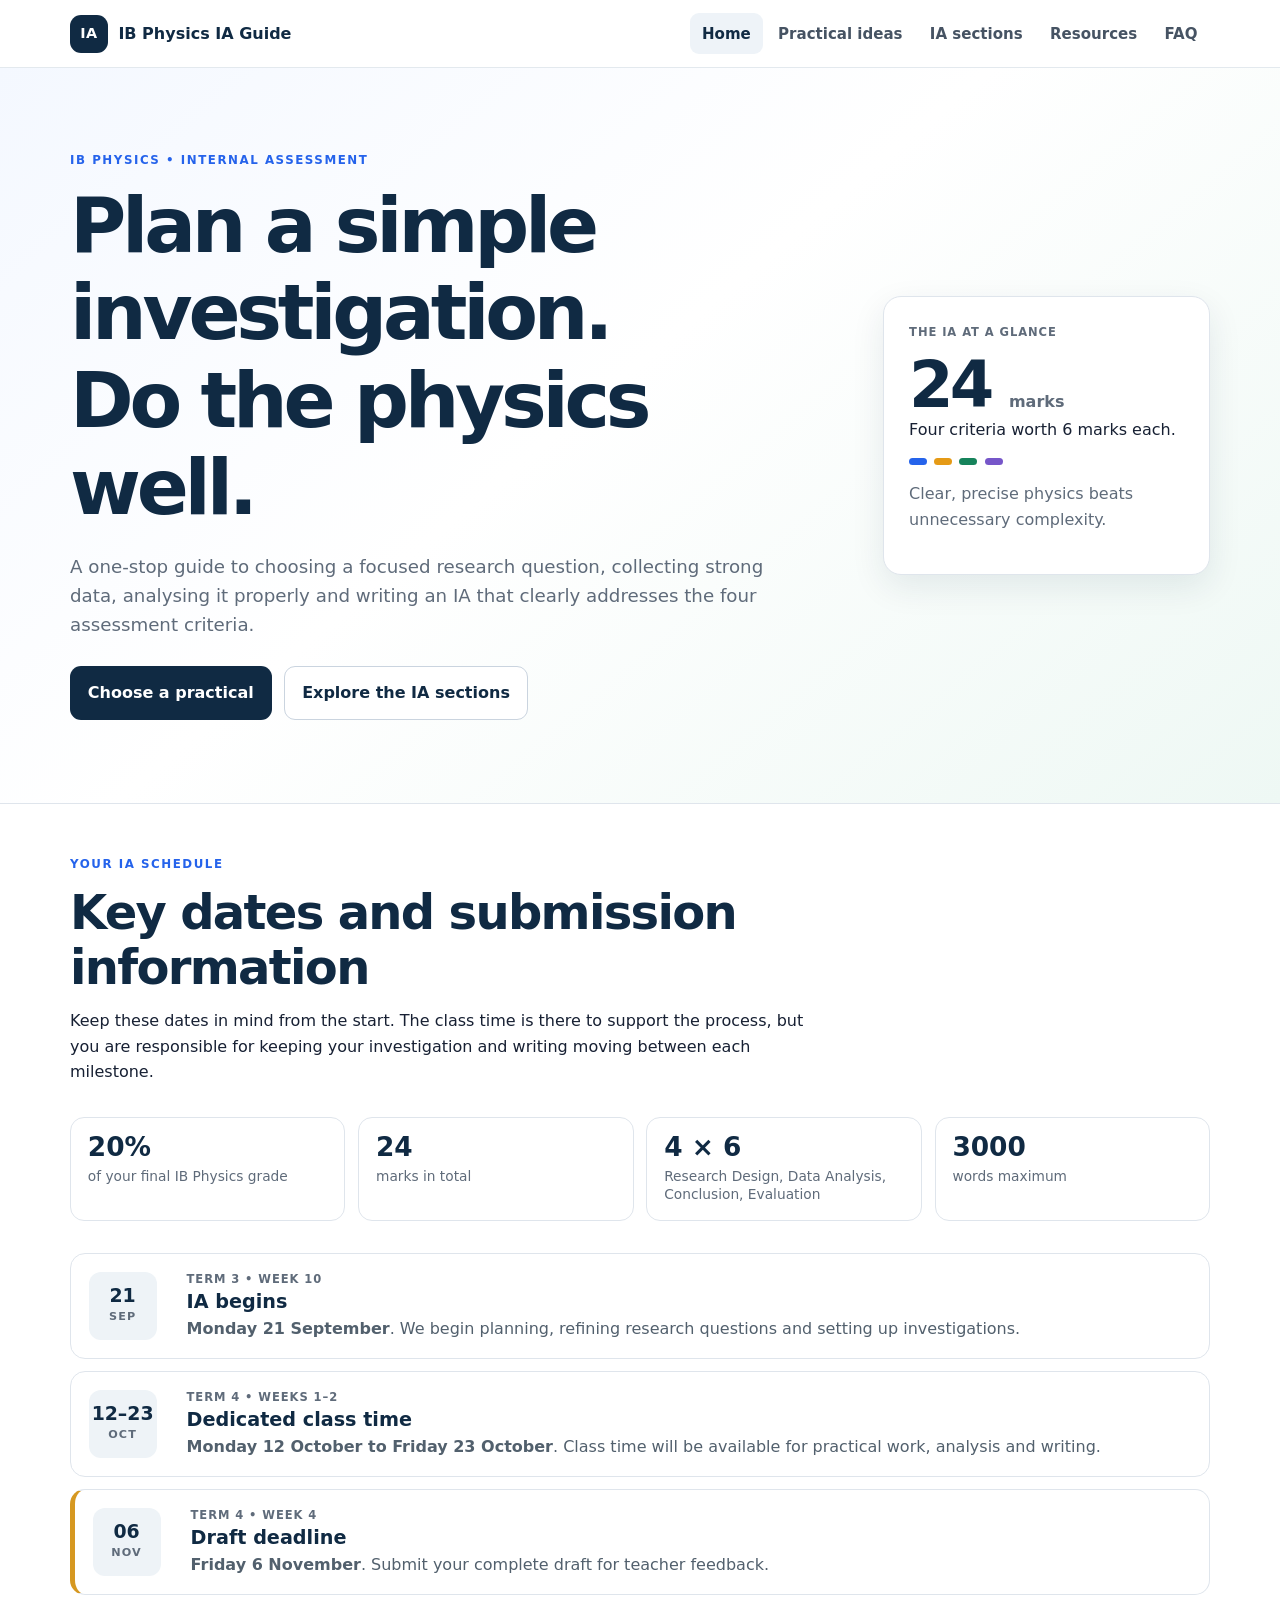
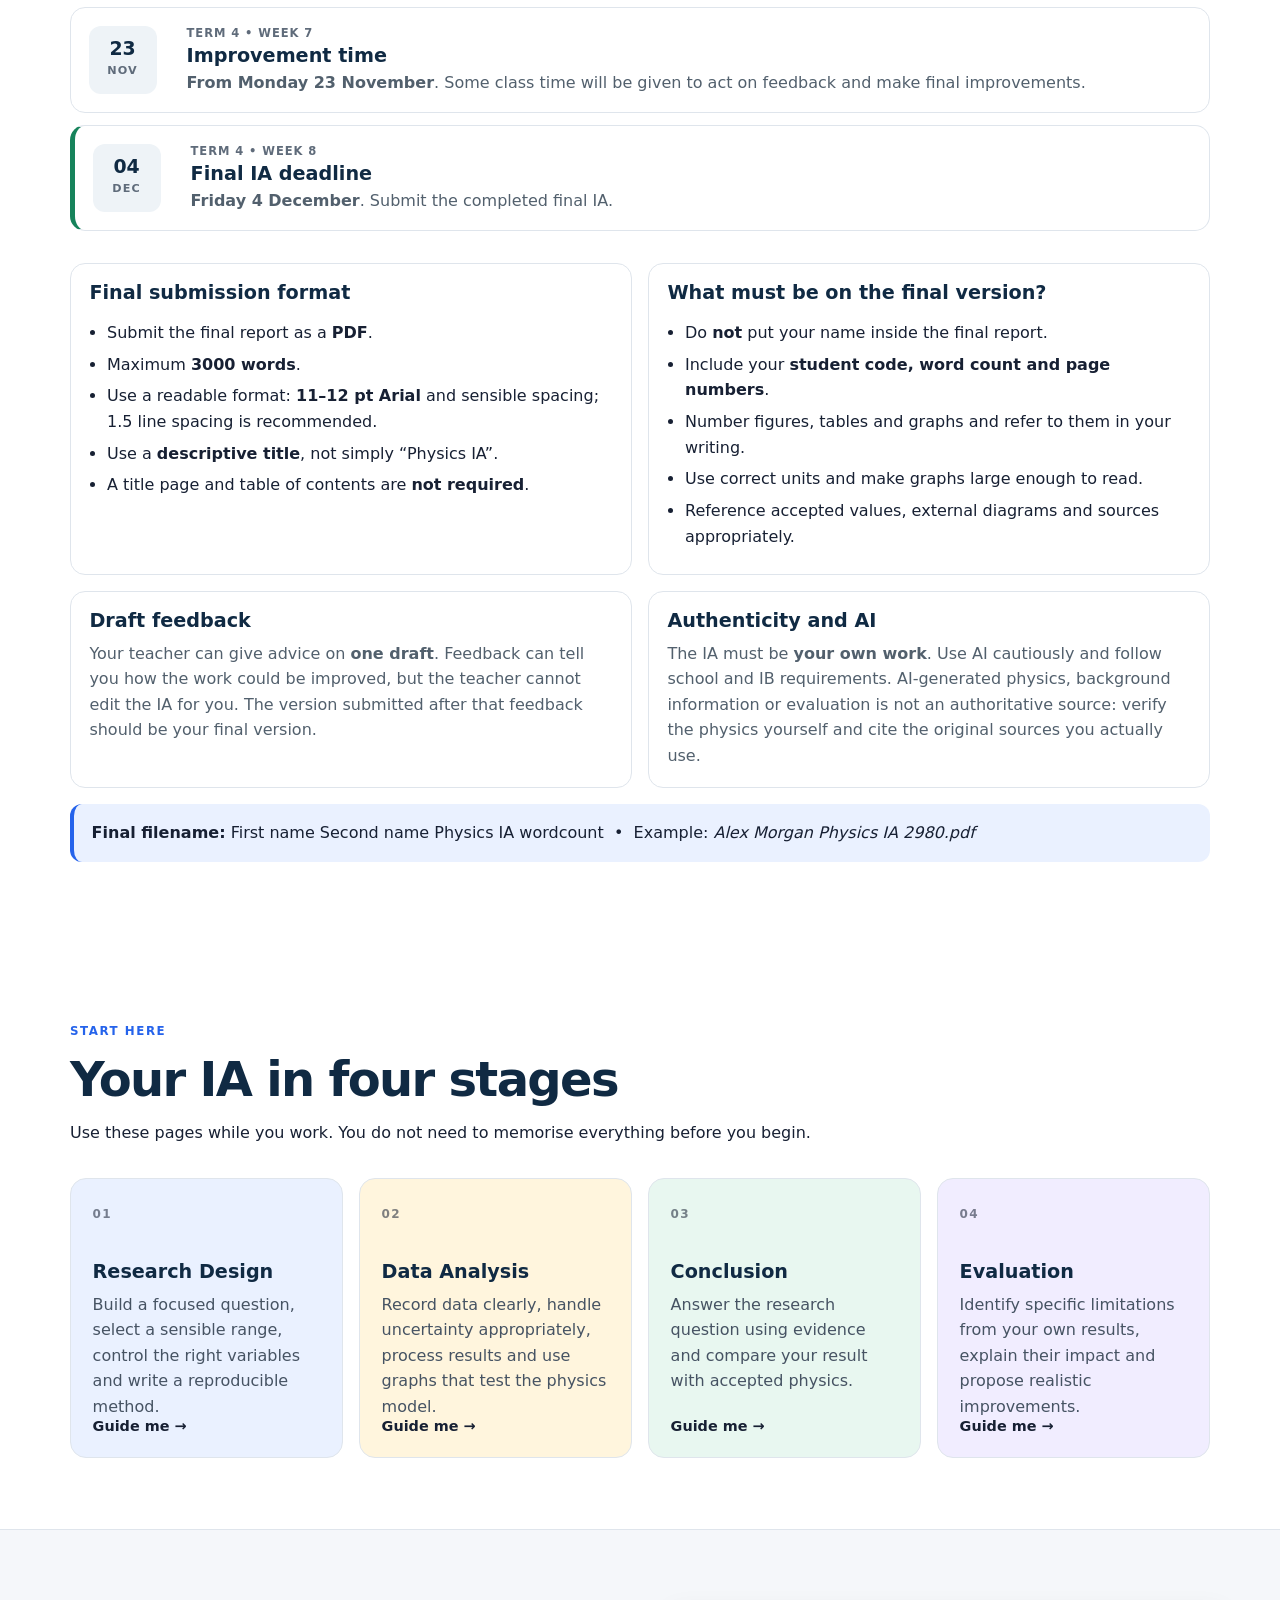
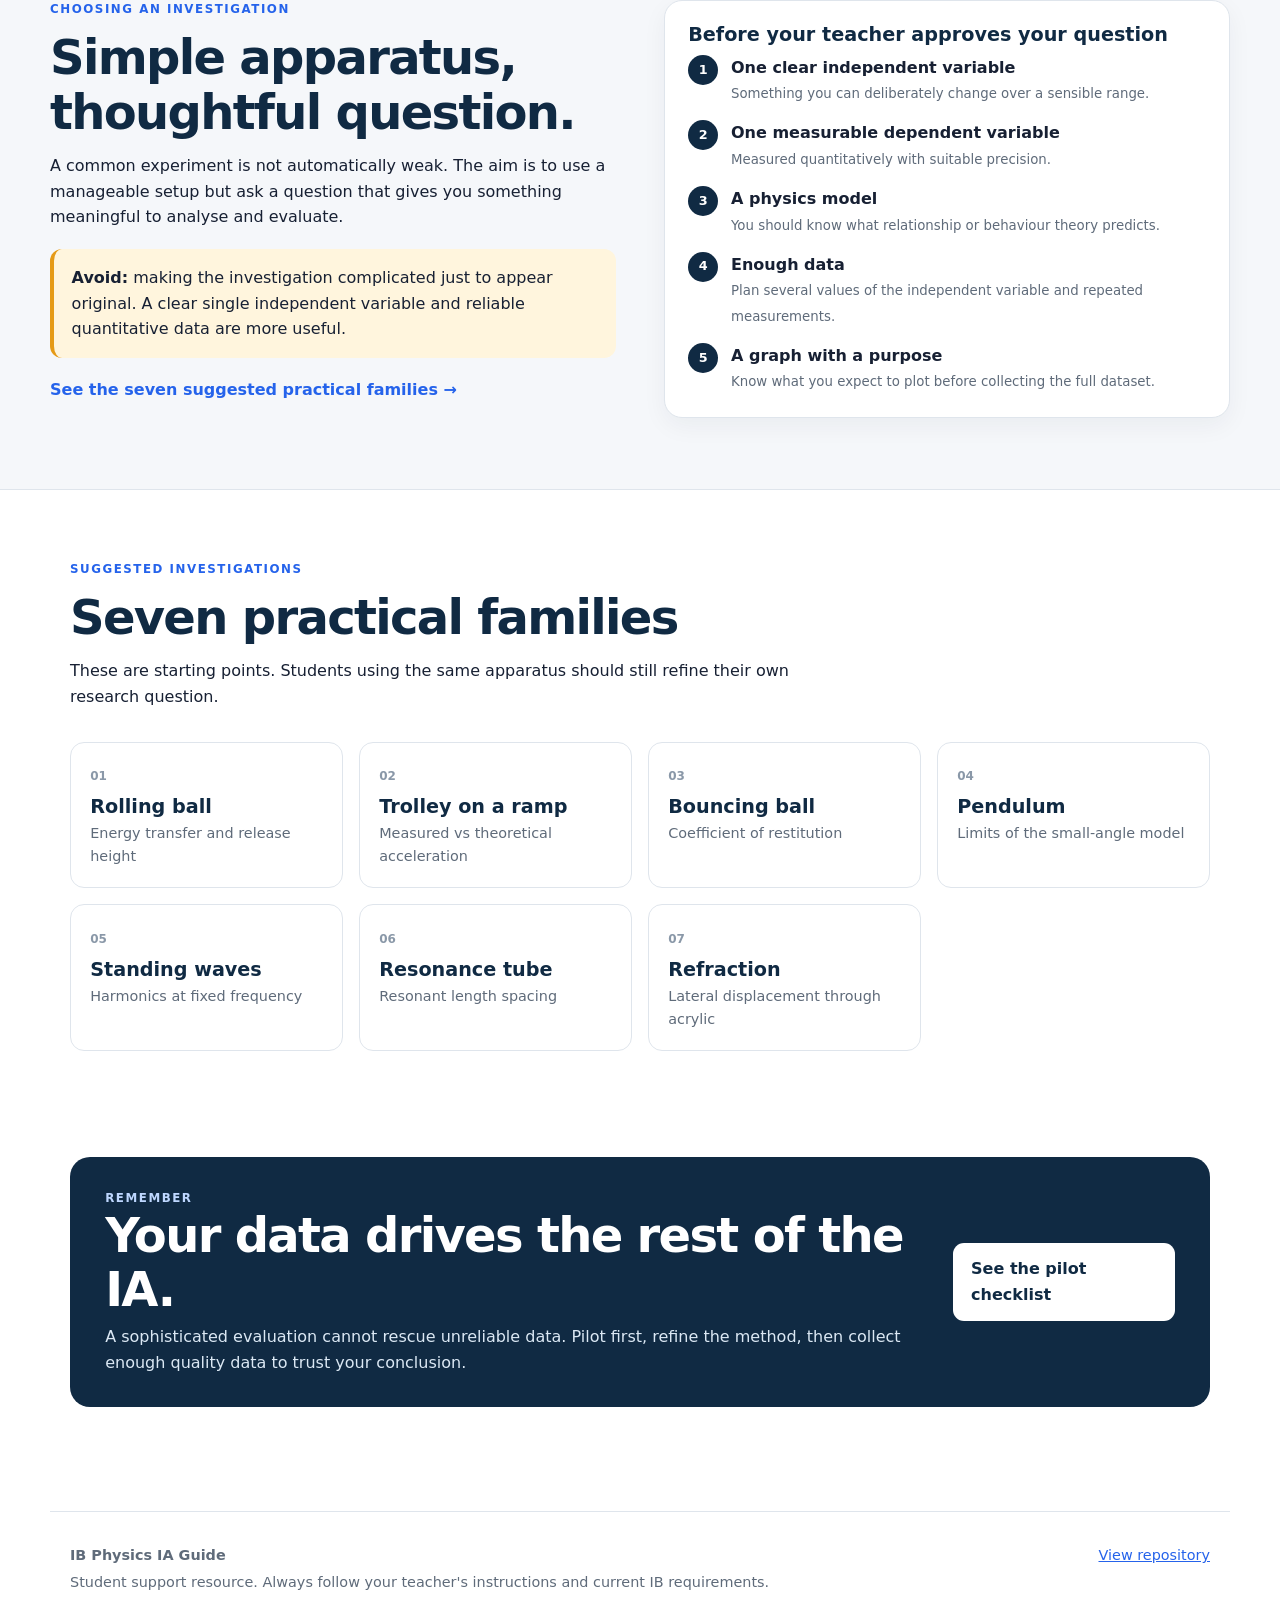
==== commit 9cf07028: "Change example IA filename" ====
--- a/index.html
+++ b/index.html
@@ -122,7 +122,7 @@
       </div>
 
       <div class="callout note ia-file-note">
-        <strong>Final filename:</strong> First name Second name Physics IA wordcount &nbsp;•&nbsp; Example: <em>Stephen Duncan Physics IA 2980.pdf</em>
+        <strong>Final filename:</strong> First name Second name Physics IA wordcount &nbsp;•&nbsp; Example: <em>Alex Morgan Physics IA 2980.pdf</em>
       </div>
     </section>
 
--- a/styles.css
+++ b/styles.css
@@ -201,3 +201,33 @@
 .snippet-label{margin:0 0 .55rem;font-size:.72rem;font-weight:900;text-transform:uppercase;letter-spacing:.08em;color:#667585}
 .work-snippet blockquote{margin:.55rem 0;padding:.65rem .8rem;border-left:3px solid #9aaaba;background:#fff;border-radius:0 8px 8px 0;font-family:Georgia,"Times New Roman",serif;font-size:.94rem;line-height:1.55;color:#273443}
 .snippet-note{margin:.65rem 0 0;font-size:.86rem;line-height:1.45;color:#566574}
+
+.ia-overview-section{padding-top:3.2rem}
+.ia-at-a-glance{display:grid;grid-template-columns:repeat(4,1fr);gap:.8rem;margin:1.4rem 0 2rem}
+.ia-stat{border:1px solid var(--line);background:#fff;border-radius:14px;padding:1rem 1.05rem}
+.ia-stat strong{display:block;font-size:1.65rem;line-height:1;color:var(--navy);margin-bottom:.4rem}
+.ia-stat span{display:block;color:var(--muted);font-size:.86rem;line-height:1.35}
+.ia-timeline{display:grid;gap:.75rem;margin:0 0 2rem}
+.timeline-item{display:grid;grid-template-columns:82px 1fr;gap:1rem;align-items:center;background:#fff;border:1px solid var(--line);border-radius:15px;padding:1rem 1.1rem}
+.timeline-item.milestone{border-left:5px solid #d69821}
+.timeline-item.final{border-left:5px solid var(--green)}
+.timeline-date{width:68px;min-height:68px;border-radius:12px;background:#eef3f7;display:flex;flex-direction:column;align-items:center;justify-content:center;color:var(--navy);font-weight:900;text-align:center}
+.timeline-date span{font-size:1.18rem;line-height:1.05}
+.timeline-date small{font-size:.7rem;letter-spacing:.1em;margin-top:.18rem}
+.timeline-label{margin:0 0 .18rem;font-size:.72rem;text-transform:uppercase;letter-spacing:.08em;color:var(--muted);font-weight:850}
+.timeline-item h3{margin:.1rem 0 .2rem}
+.timeline-item p:last-child{margin:0;color:#52606d}
+.admin-grid{display:grid;grid-template-columns:repeat(2,1fr);gap:1rem}
+.admin-card{background:#fff;border:1px solid var(--line);border-radius:15px;padding:1.15rem}
+.admin-card h3{margin-top:0}
+.admin-card ul{padding-left:1.1rem;margin-bottom:0}
+.admin-card li{margin:.38rem 0}
+.admin-card p{margin-bottom:0;color:#52606d}
+.ia-file-note{margin-top:1rem}
+@media(max-width:900px){.ia-at-a-glance{grid-template-columns:repeat(2,1fr)}}
+@media(max-width:700px){
+ .admin-grid{grid-template-columns:1fr}
+ .timeline-item{grid-template-columns:64px 1fr;padding:.9rem}
+ .timeline-date{width:58px;min-height:62px}
+}
+@media(max-width:520px){.ia-at-a-glance{grid-template-columns:1fr 1fr}.ia-stat strong{font-size:1.35rem}}
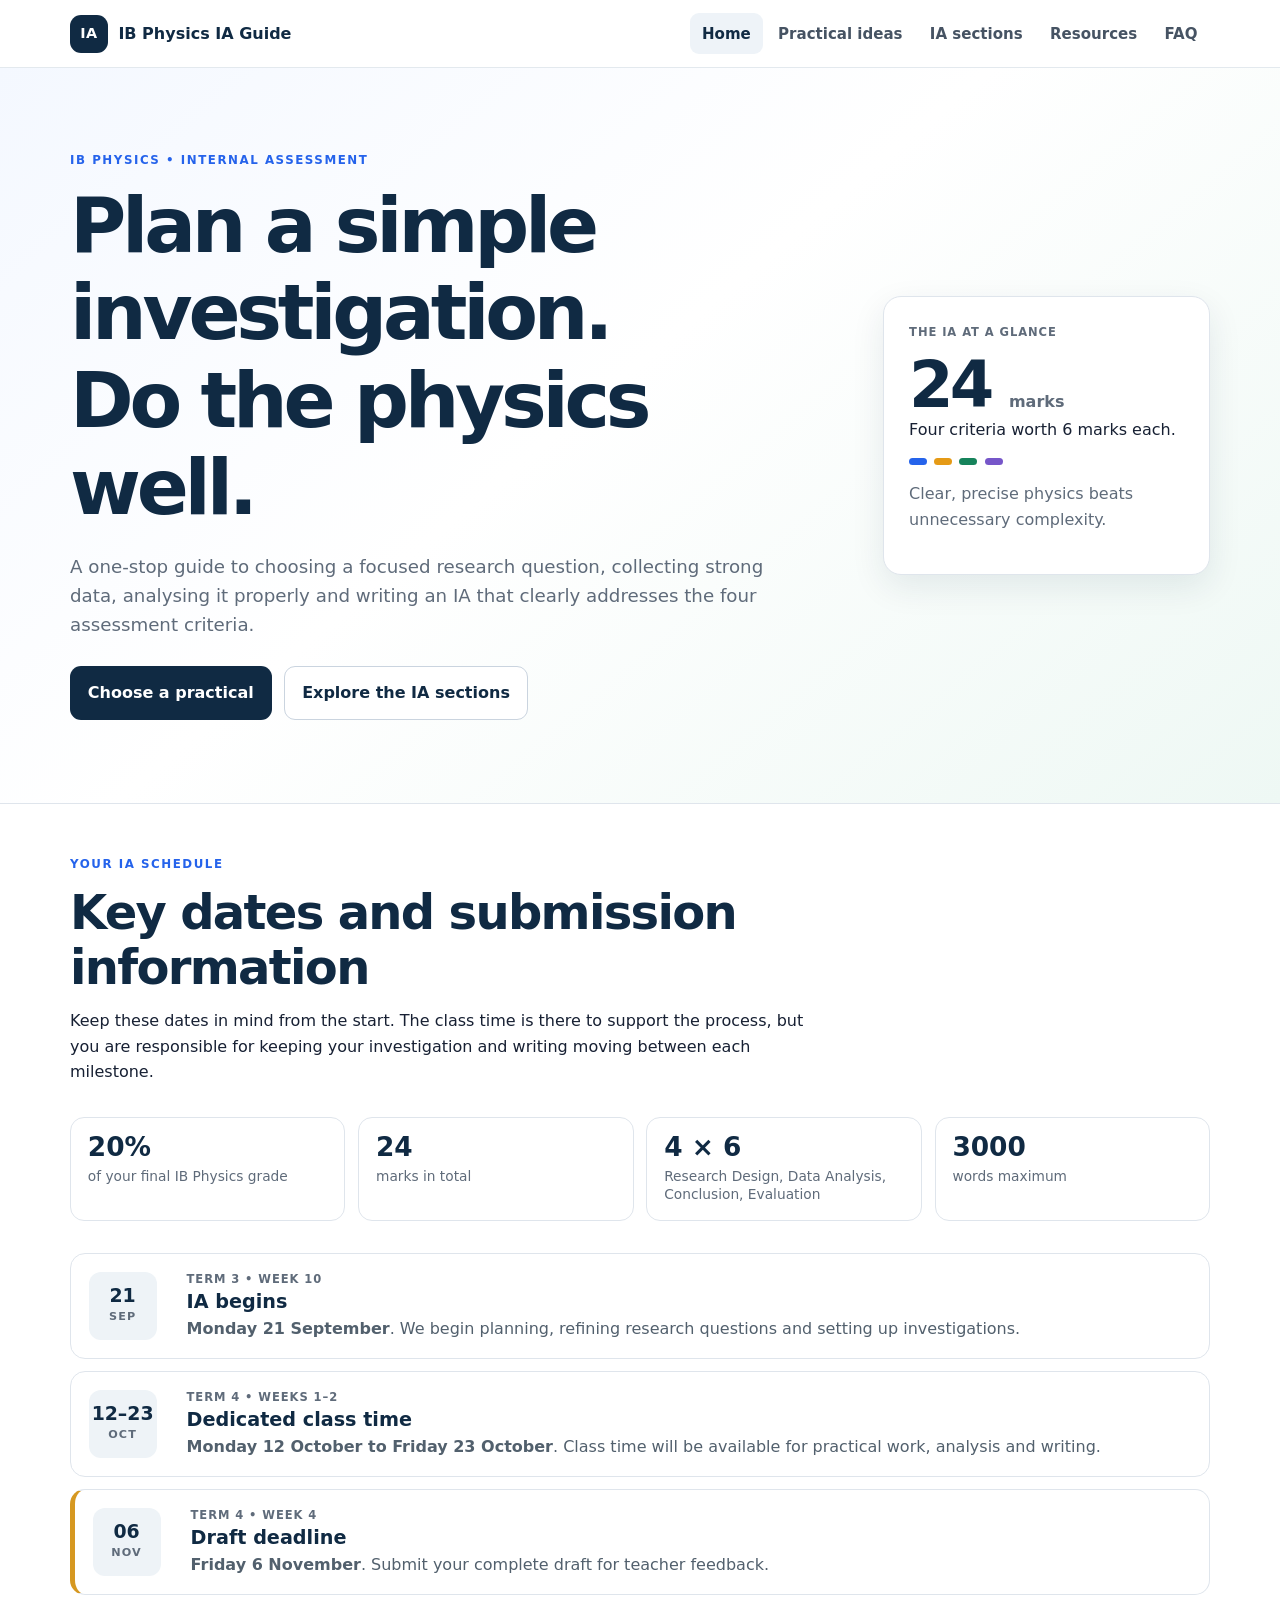
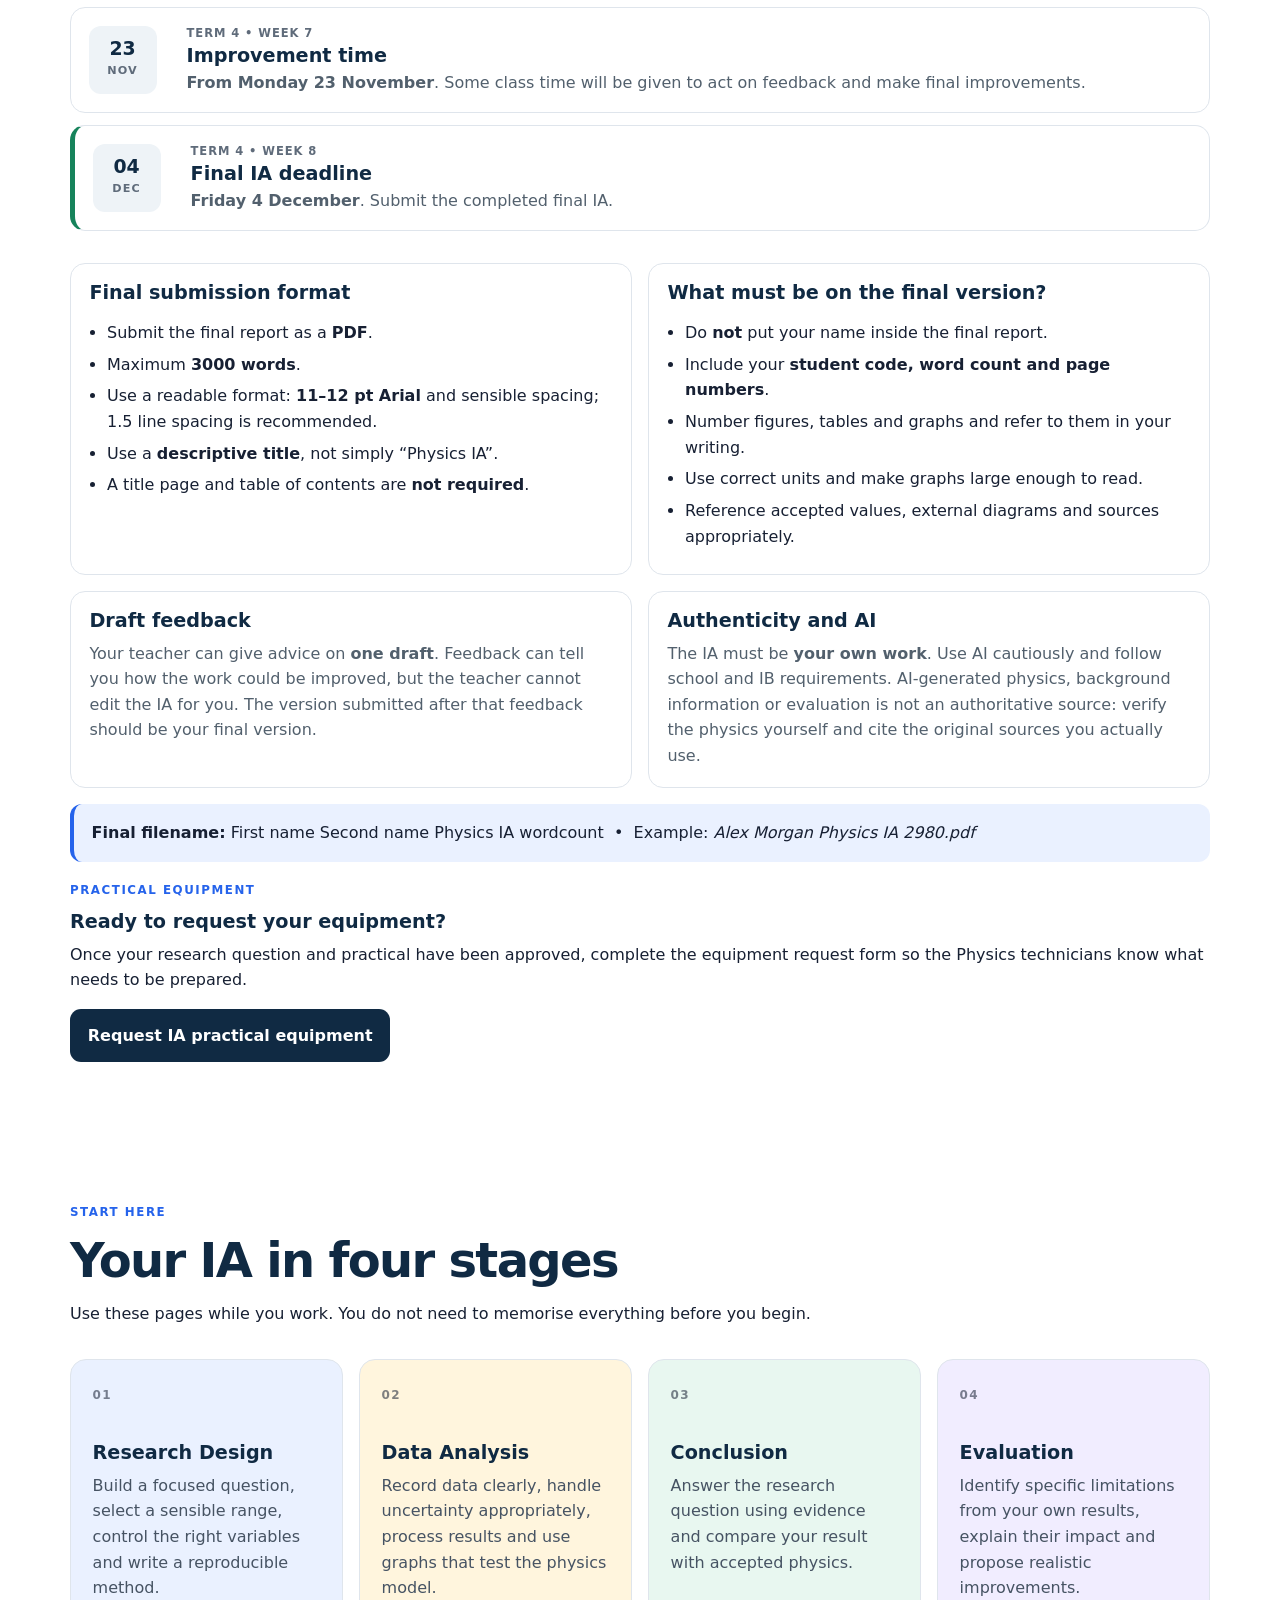
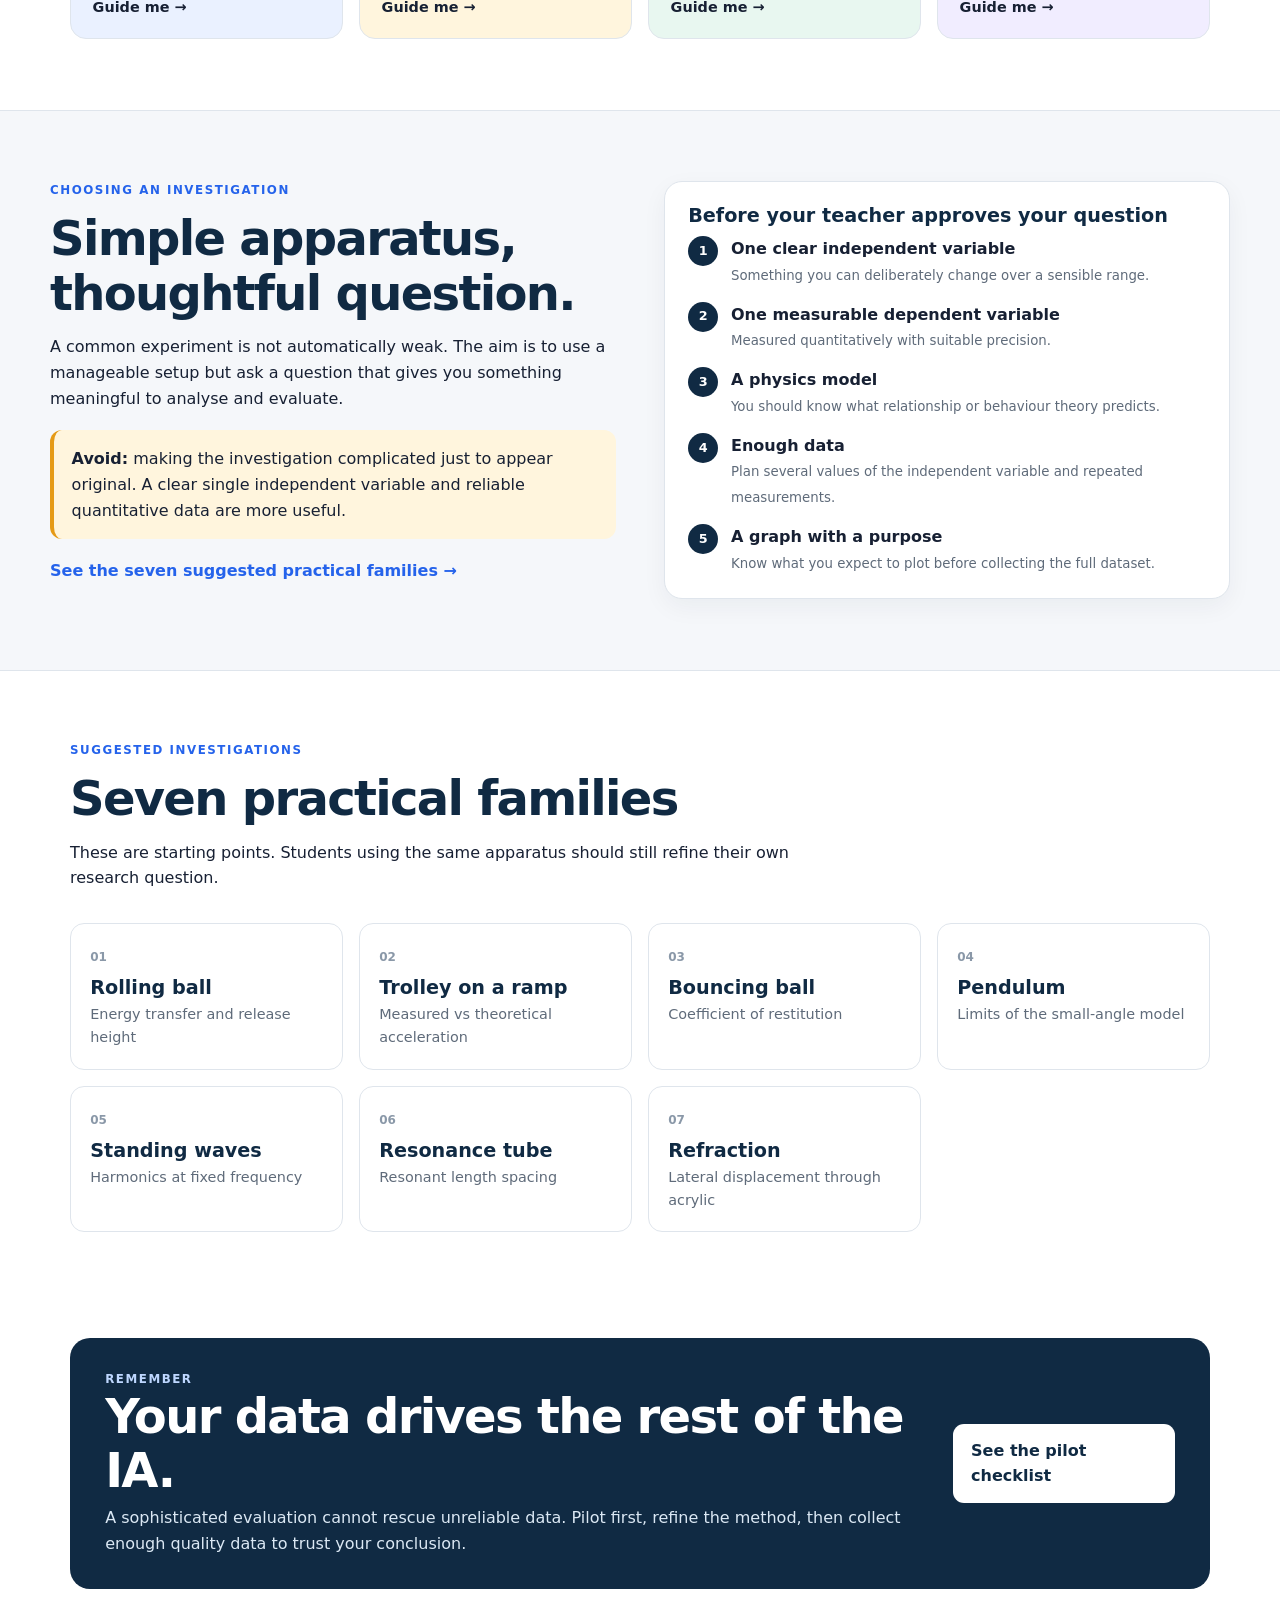
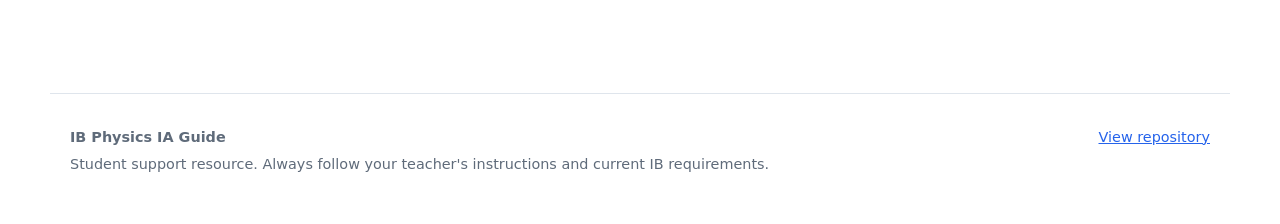
==== commit 6db5b076: "Add IA equipment request form link" ====
--- a/index.html
+++ b/index.html
@@ -124,6 +124,16 @@
       <div class="callout note ia-file-note">
         <strong>Final filename:</strong> First name Second name Physics IA wordcount &nbsp;•&nbsp; Example: <em>Alex Morgan Physics IA 2980.pdf</em>
       </div>
+
+      <div class="equipment-request-card">
+        <div>
+          <p class="eyebrow">Practical equipment</p>
+          <h3>Ready to request your equipment?</h3>
+          <p>Once your research question and practical have been approved, complete the equipment request form so the Physics technicians know what needs to be prepared.</p>
+        </div>
+        <a class="button primary" href="https://forms.gle/yA1r2pLF9VKfH14o6" target="_blank" rel="noopener">Request IA practical equipment</a>
+      </div>
+
     </section>
 
     <section class="section">
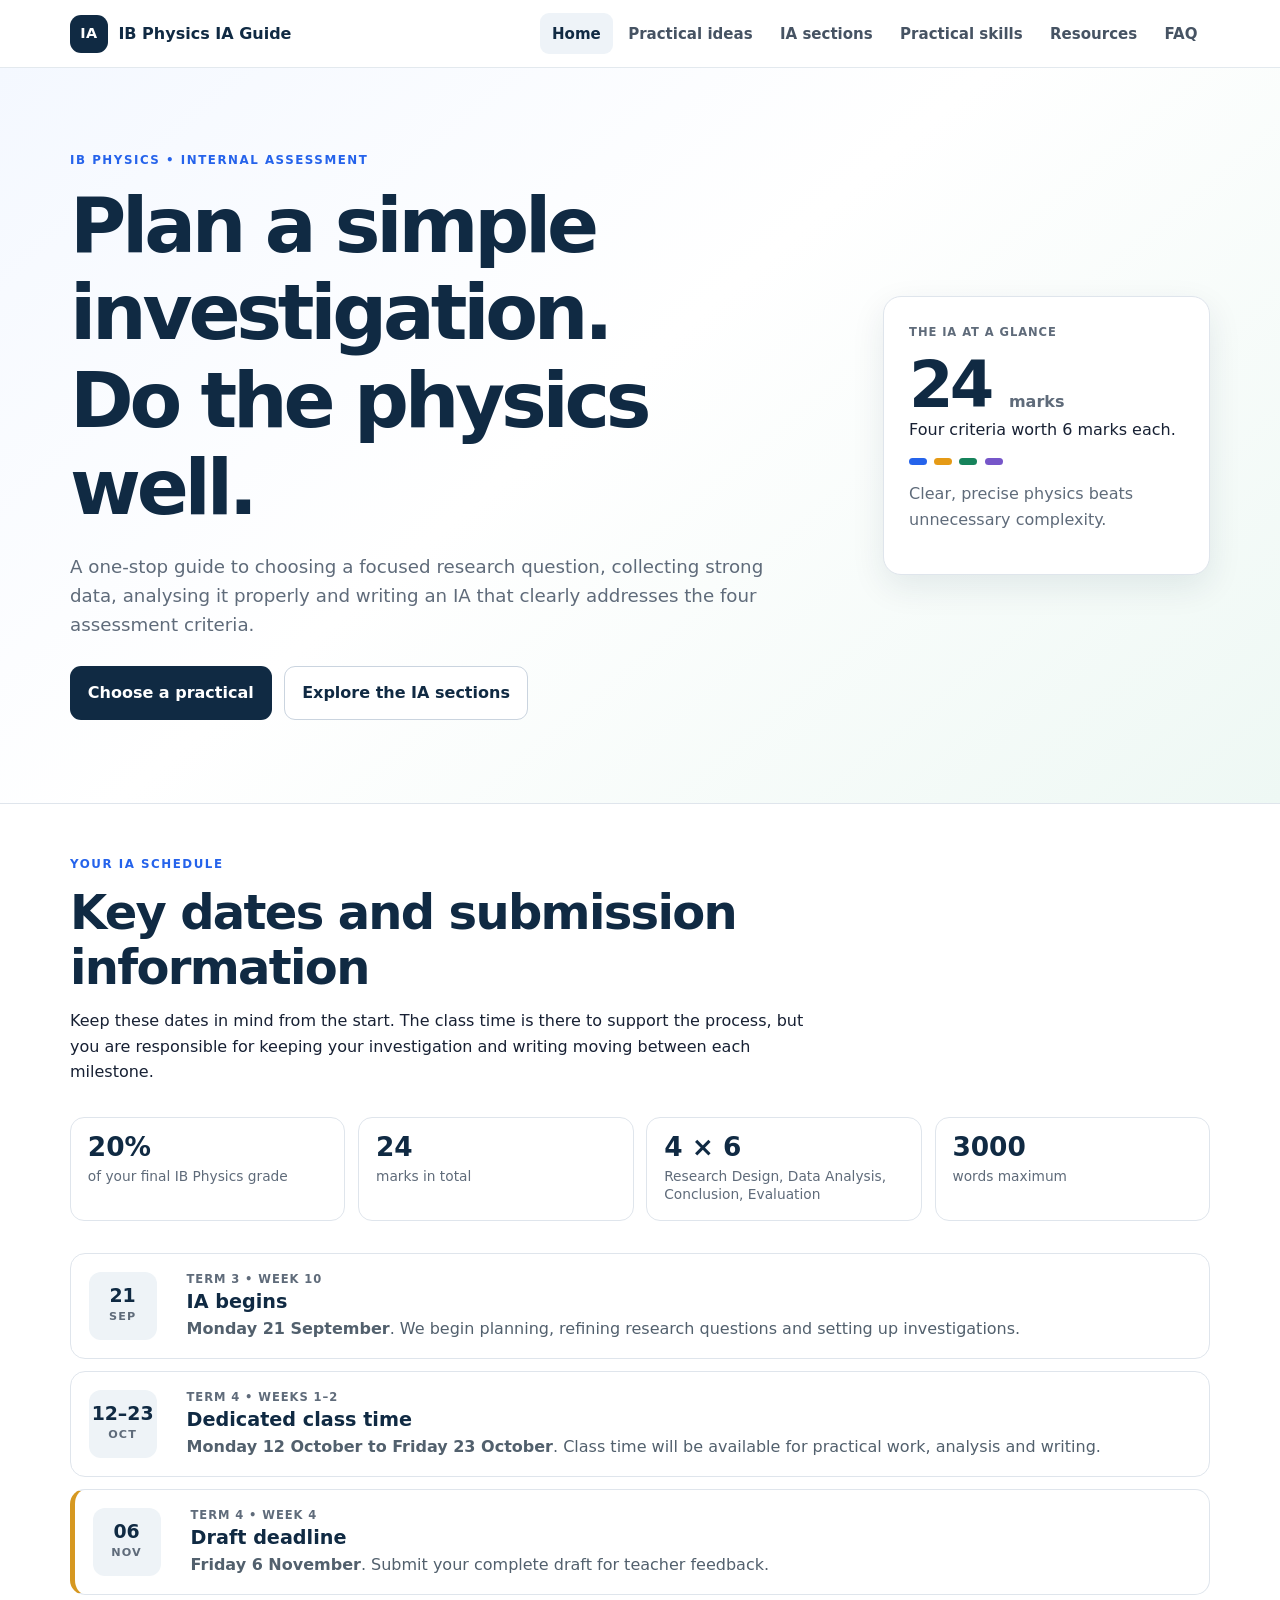
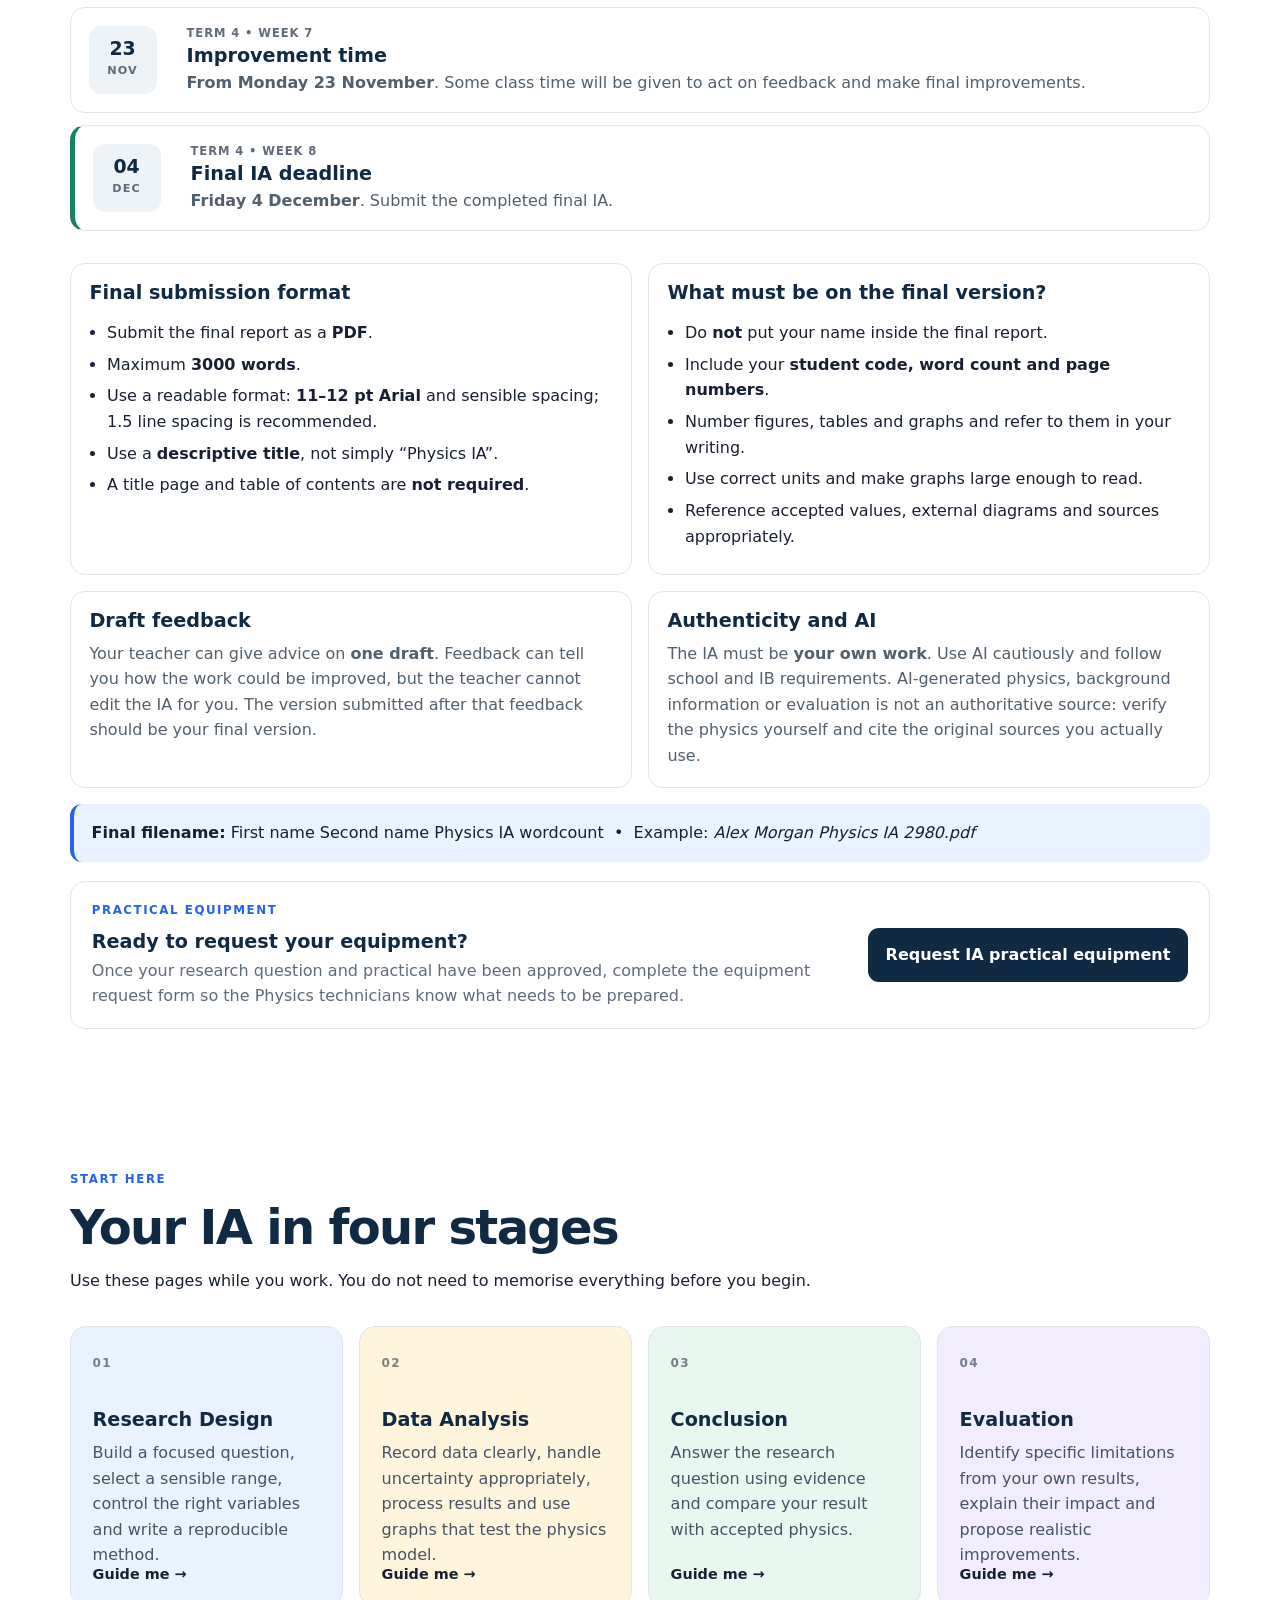
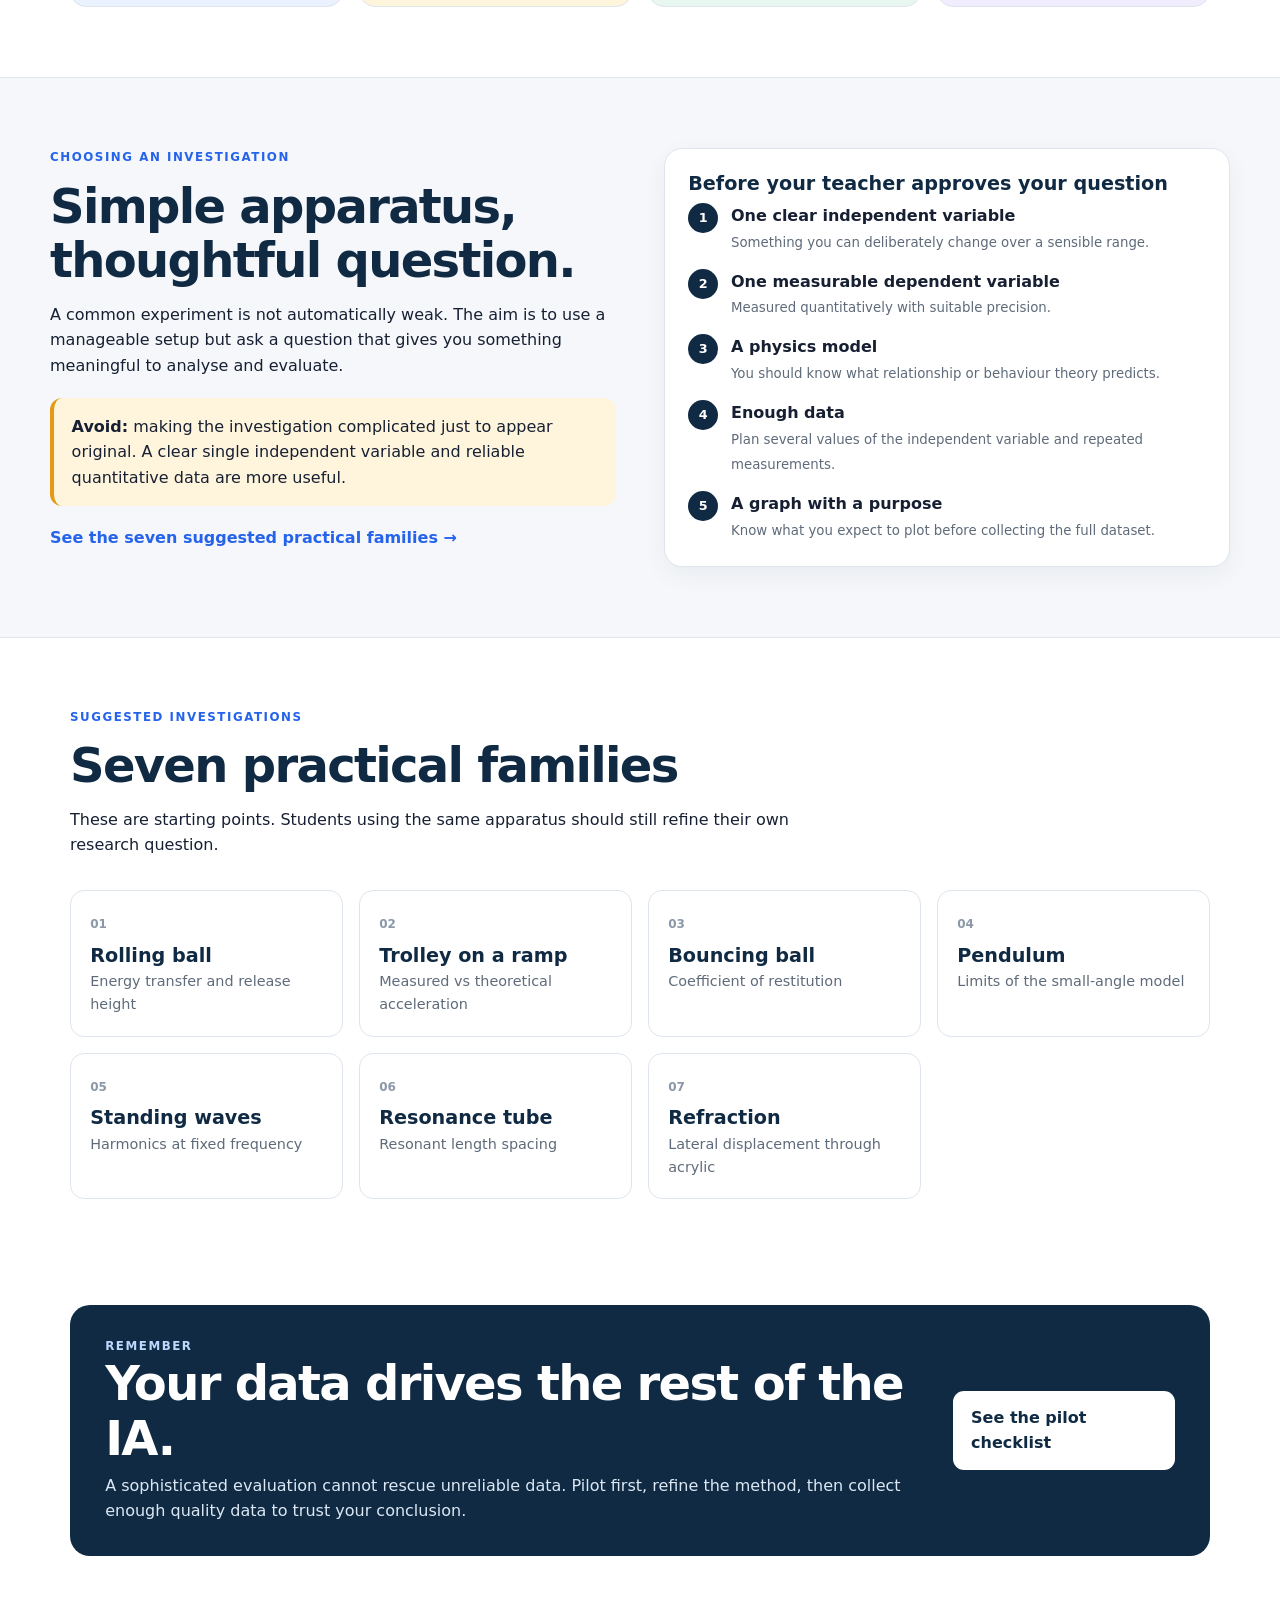
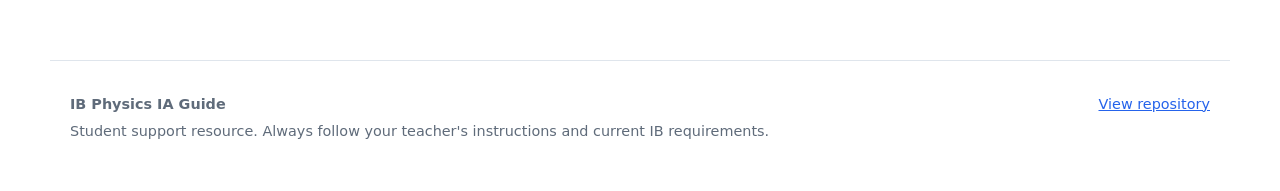
==== commit deec93b2: "Add Practical Skills to navigation" ====
--- a/index.html
+++ b/index.html
@@ -18,7 +18,7 @@
         <span>IB Physics IA Guide</span>
       </a>
       <button class="nav-toggle" type="button" aria-expanded="false" aria-controls="main-nav">Menu</button>
-      <nav id="main-nav" class="main-nav" aria-label="Main navigation"><a class="active" href="index.html">Home</a><a href="practicals.html">Practical ideas</a><a href="guide.html">IA sections</a><a href="resources.html">Resources</a><a href="faq.html">FAQ</a></nav>
+      <nav id="main-nav" class="main-nav" aria-label="Main navigation"><a class="active" href="index.html">Home</a><a href="practicals.html">Practical ideas</a><a href="guide.html">IA sections</a><a href="practical-skills.html">Practical skills</a><a href="resources.html">Resources</a><a href="faq.html">FAQ</a></nav>
     </div>
   </header>
 
--- a/styles.css
+++ b/styles.css
@@ -231,3 +231,27 @@
  .timeline-date{width:58px;min-height:62px}
 }
 @media(max-width:520px){.ia-at-a-glance{grid-template-columns:1fr 1fr}.ia-stat strong{font-size:1.35rem}}
+
+.equipment-request-card{display:flex;align-items:center;justify-content:space-between;gap:1.2rem;margin-top:1.2rem;padding:1.2rem 1.3rem;border:1px solid var(--line);border-radius:15px;background:#fff}
+.equipment-request-card h3{margin:.1rem 0 .3rem}
+.equipment-request-card p:last-child{margin-bottom:0;color:var(--muted)}
+.equipment-request-card .button{flex:0 0 auto;text-align:center}
+.compact-request{margin:1rem 0 2rem}
+@media(max-width:720px){.equipment-request-card{align-items:flex-start;flex-direction:column}.equipment-request-card .button{width:100%}}
+
+.research-video-library{margin-top:1.2rem}
+.research-video-library>.video-resource-head{margin-bottom:.8rem}
+.research-video-grid{display:grid;grid-template-columns:repeat(3,minmax(0,1fr));gap:1rem;margin-bottom:1rem}
+.video-card{margin:0}
+.video-card-title{font-weight:850;margin:0 0 .7rem;color:var(--navy)}
+.featured-video{margin-top:1rem}
+@media(max-width:950px){.research-video-grid{grid-template-columns:1fr 1fr}}
+@media(max-width:650px){.research-video-grid{grid-template-columns:1fr}}
+
+.class-resource-grid{display:grid;gap:1rem;margin-top:1rem}
+.class-resource-card{display:grid;grid-template-columns:64px 1fr;gap:1rem;align-items:start;border:1px solid var(--line);border-radius:16px;background:#fff;padding:1.15rem}
+.class-resource-icon{width:54px;height:54px;border-radius:12px;background:#eaf2f7;color:var(--navy);font-weight:900;display:flex;align-items:center;justify-content:center;font-size:.82rem;letter-spacing:.05em}
+.class-resource-card h3{margin:.05rem 0 .35rem}
+.class-resource-card p{color:var(--muted)}
+.class-resource-card .button{margin-top:.35rem}
+@media(max-width:620px){.class-resource-card{grid-template-columns:1fr}.class-resource-icon{width:48px;height:48px}}
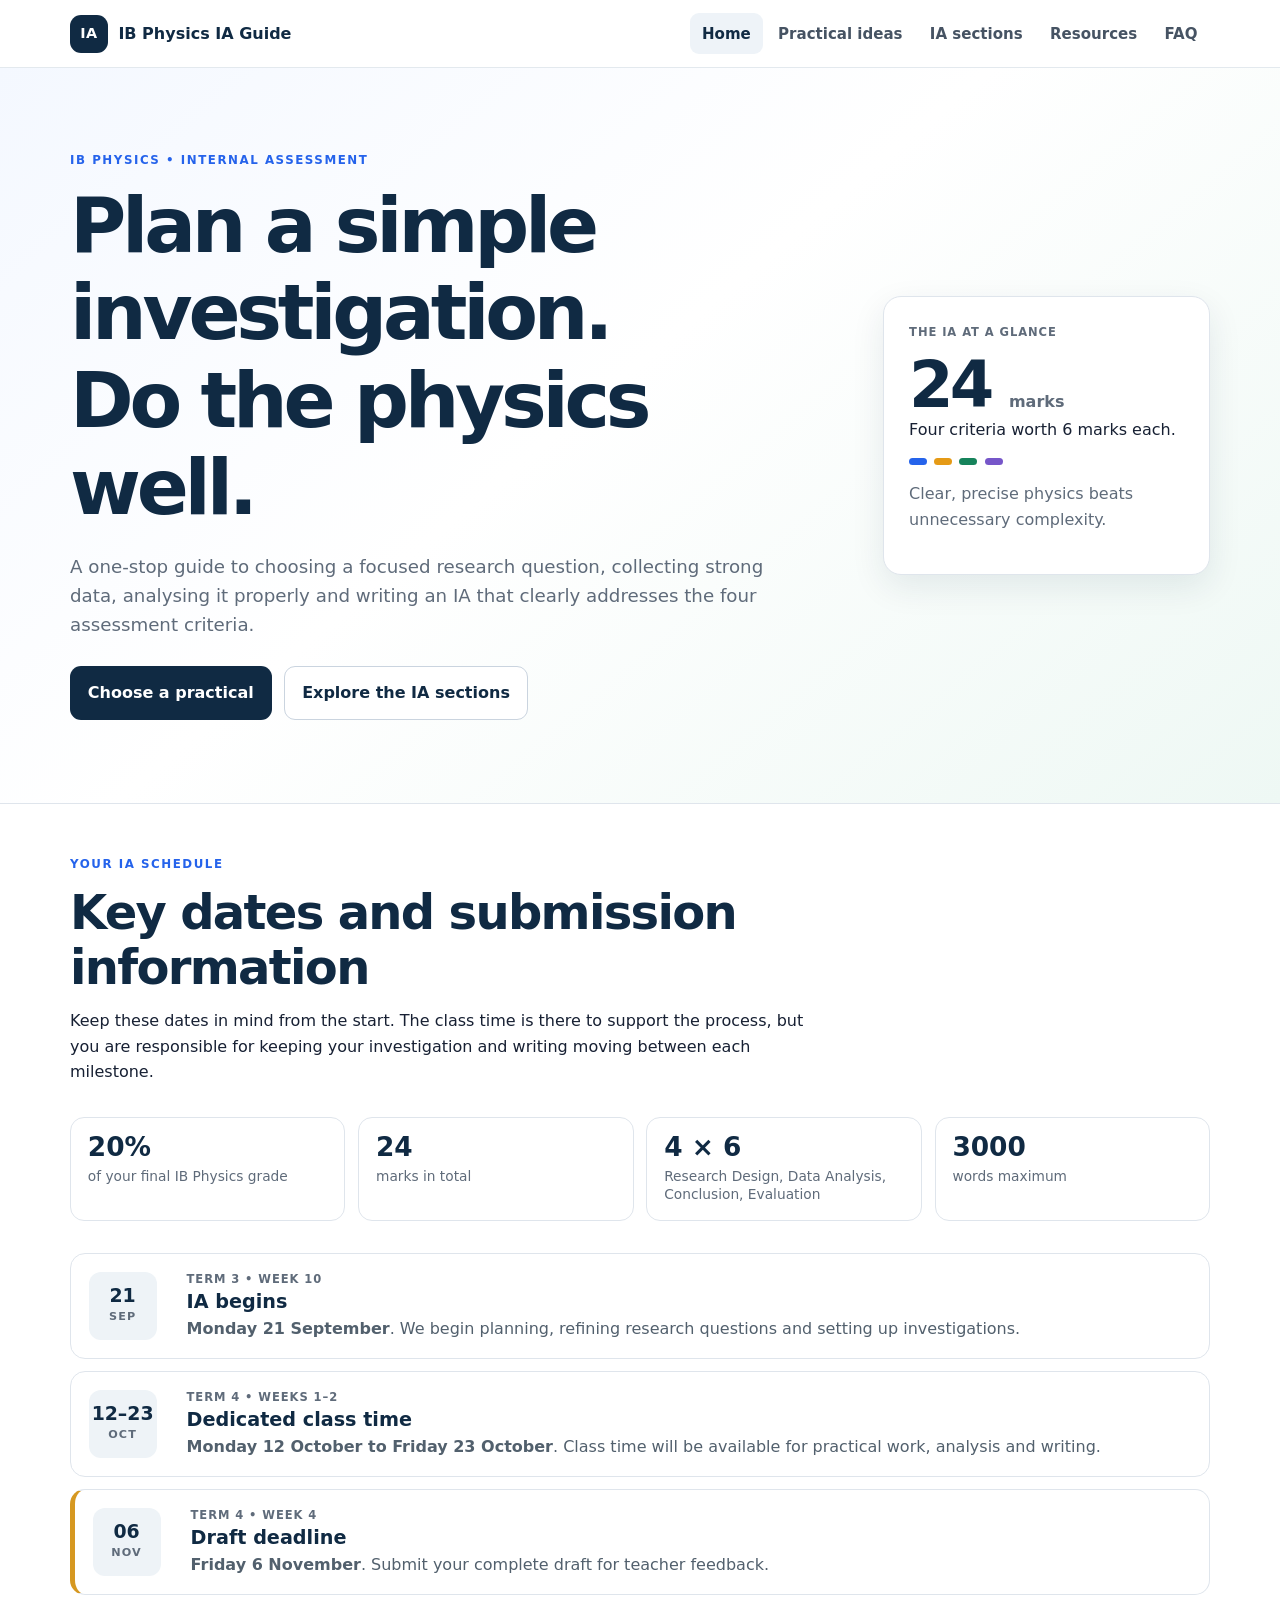
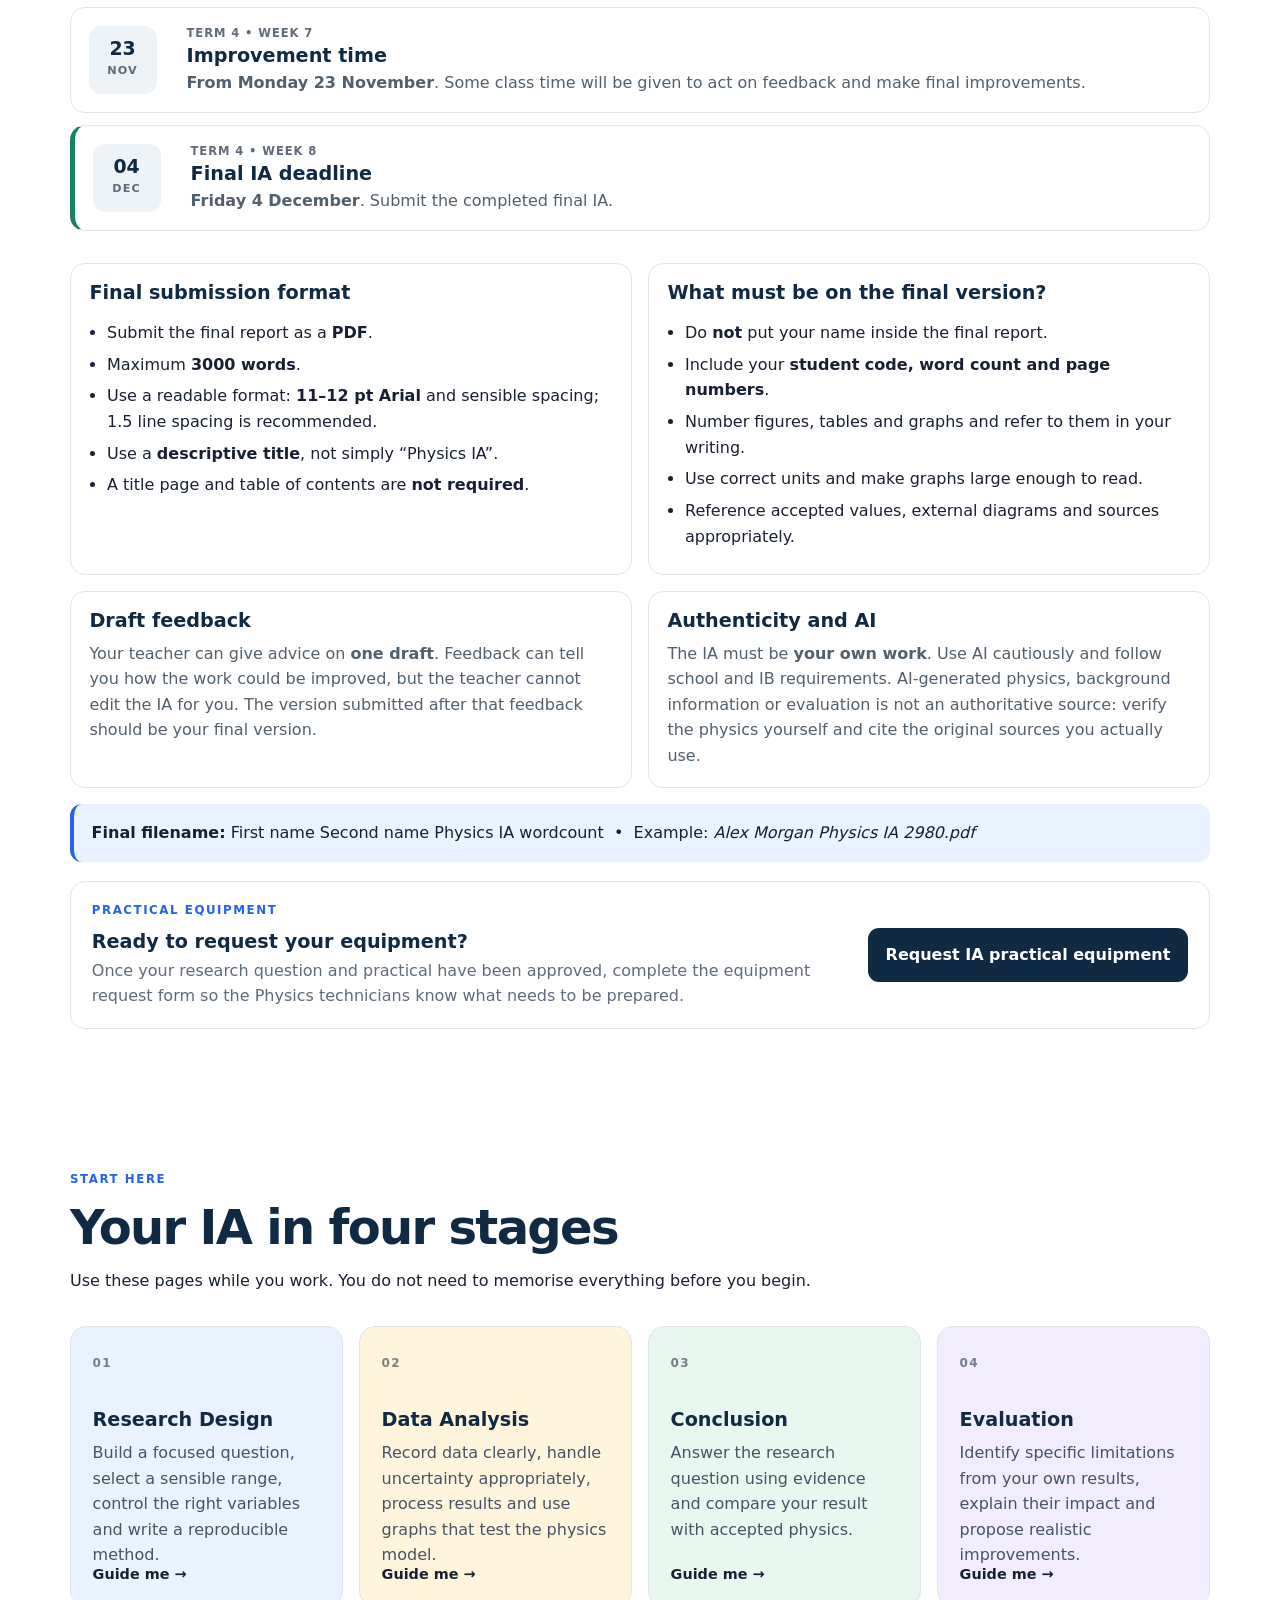
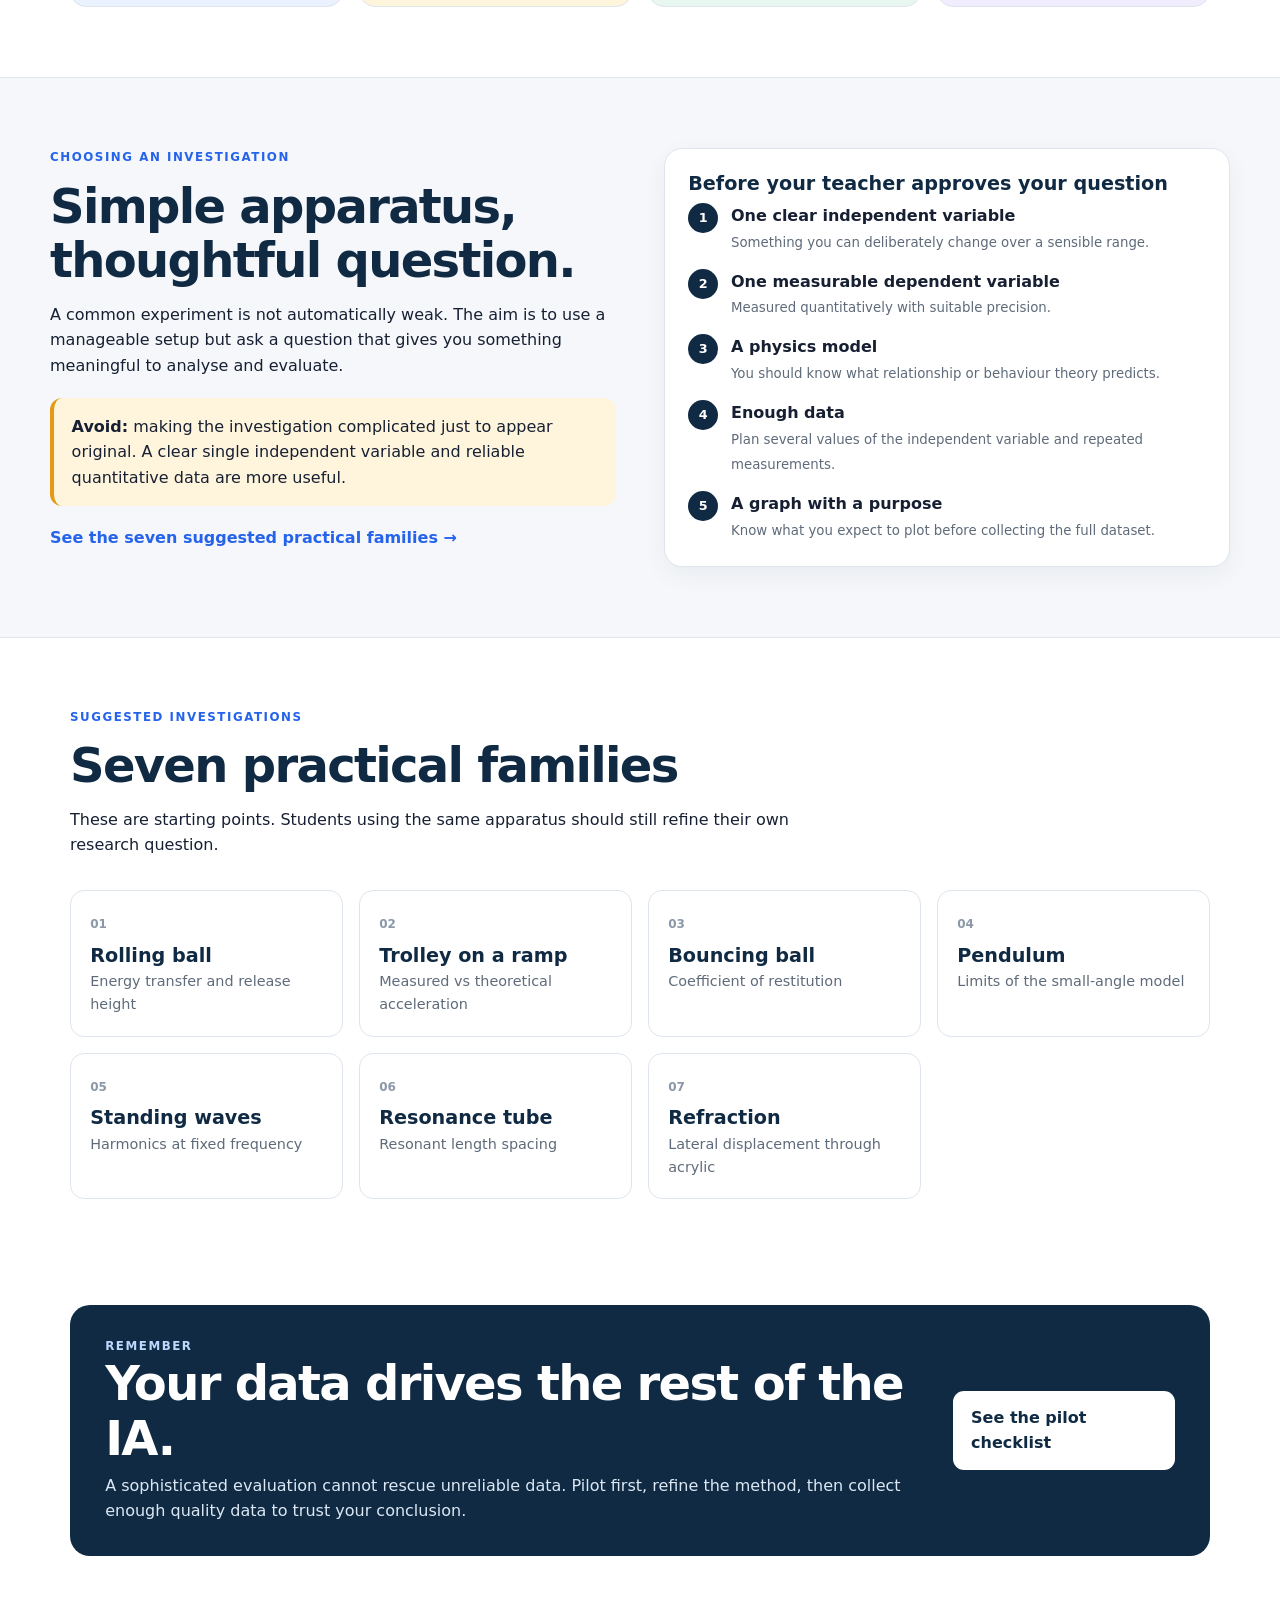
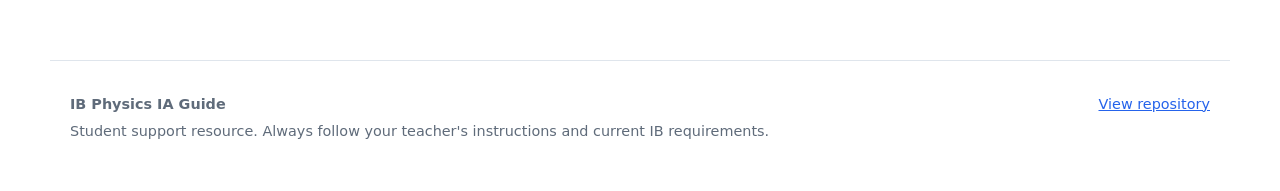
==== commit e91dd799: "Remove standalone Practical Skills nav link" ====
--- a/index.html
+++ b/index.html
@@ -18,7 +18,7 @@
         <span>IB Physics IA Guide</span>
       </a>
       <button class="nav-toggle" type="button" aria-expanded="false" aria-controls="main-nav">Menu</button>
-      <nav id="main-nav" class="main-nav" aria-label="Main navigation"><a class="active" href="index.html">Home</a><a href="practicals.html">Practical ideas</a><a href="guide.html">IA sections</a><a href="practical-skills.html">Practical skills</a><a href="resources.html">Resources</a><a href="faq.html">FAQ</a></nav>
+      <nav id="main-nav" class="main-nav" aria-label="Main navigation"><a class="active" href="index.html">Home</a><a href="practicals.html">Practical ideas</a><a href="guide.html">IA sections</a><a href="resources.html">Resources</a><a href="faq.html">FAQ</a></nav>
     </div>
   </header>
 
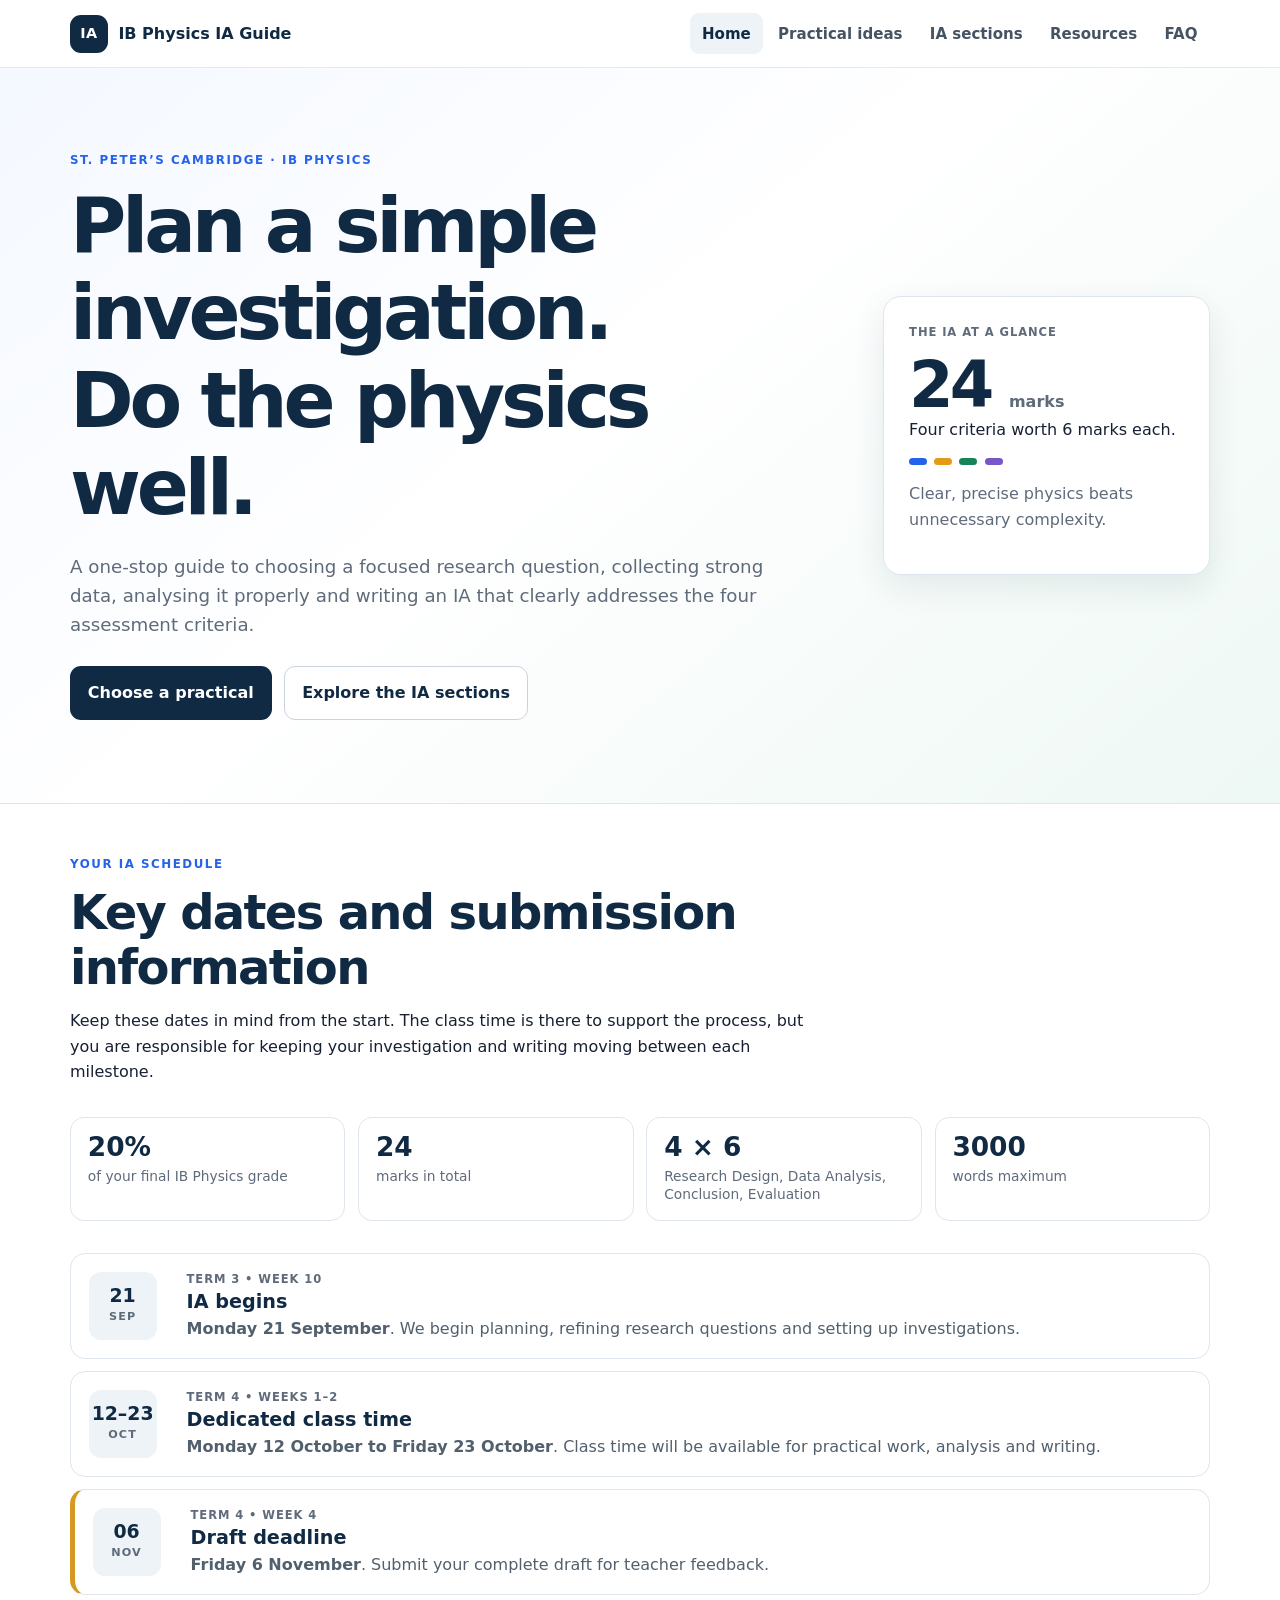
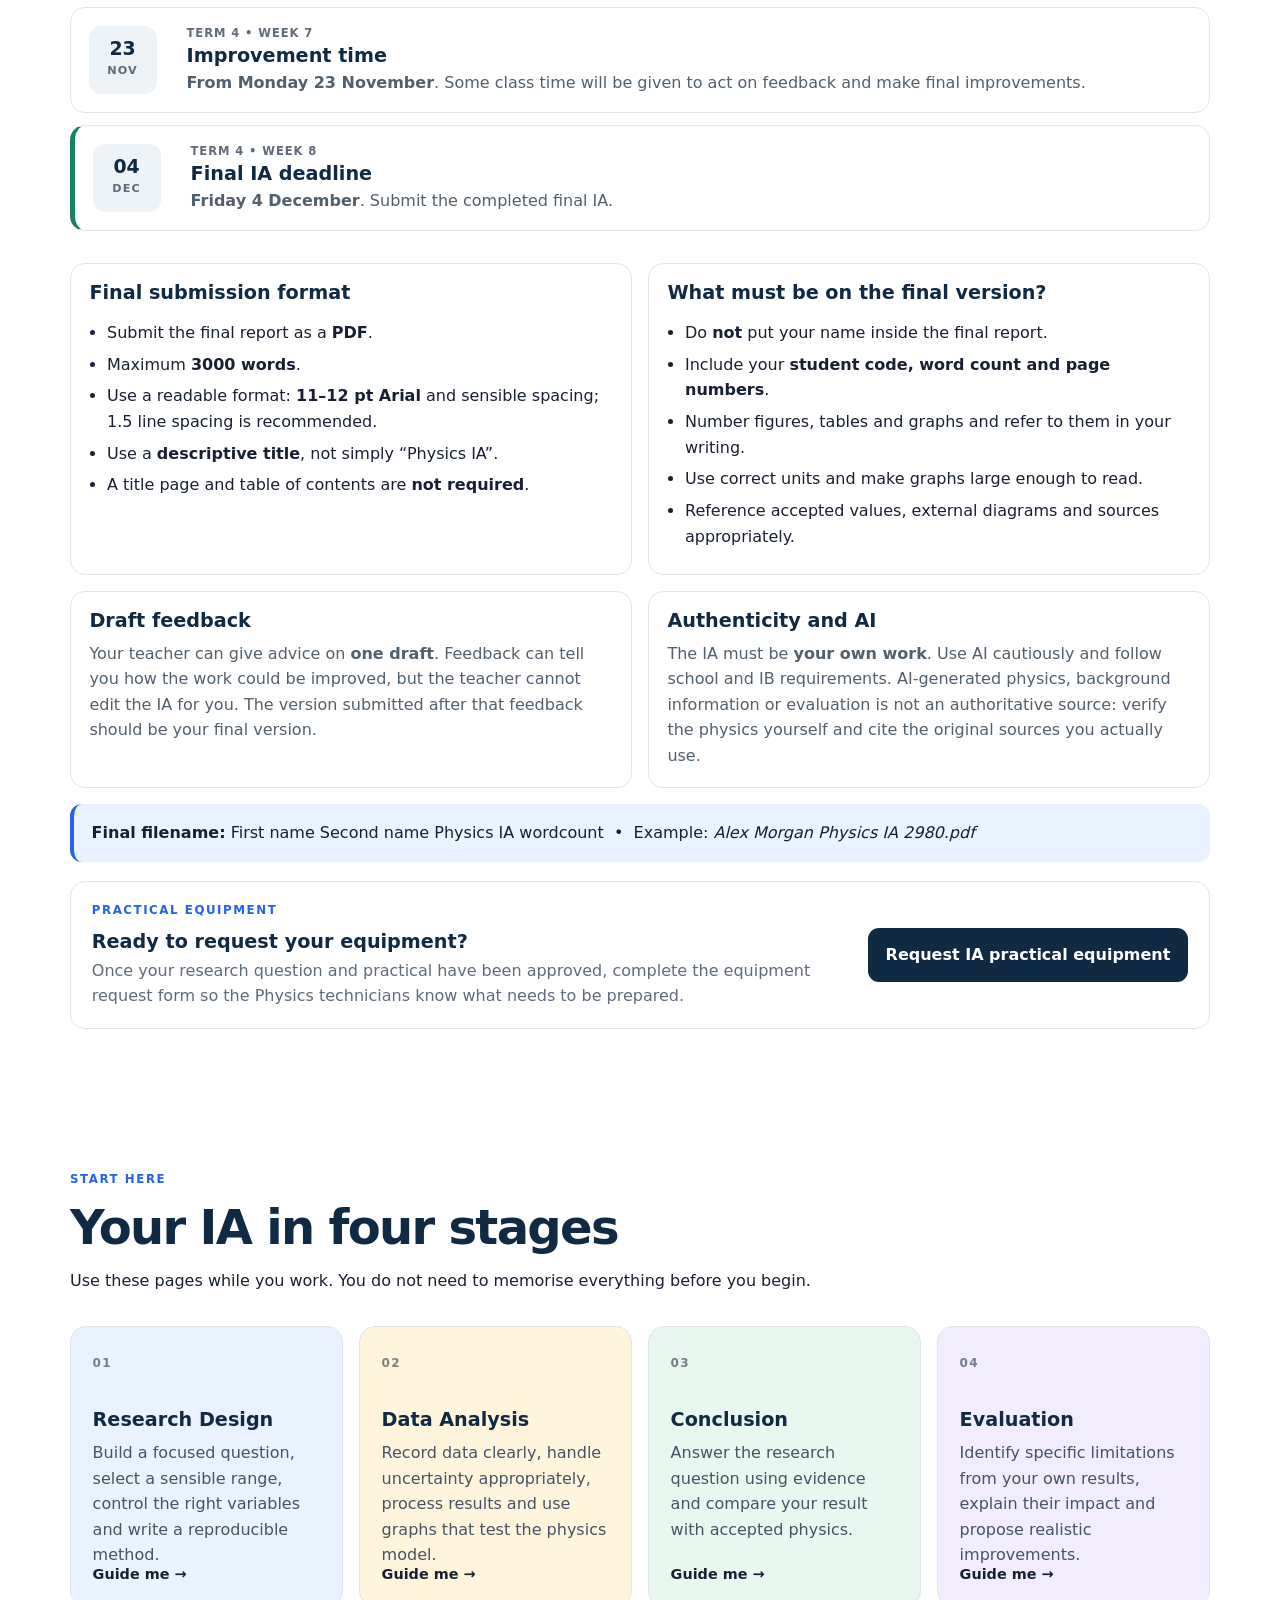
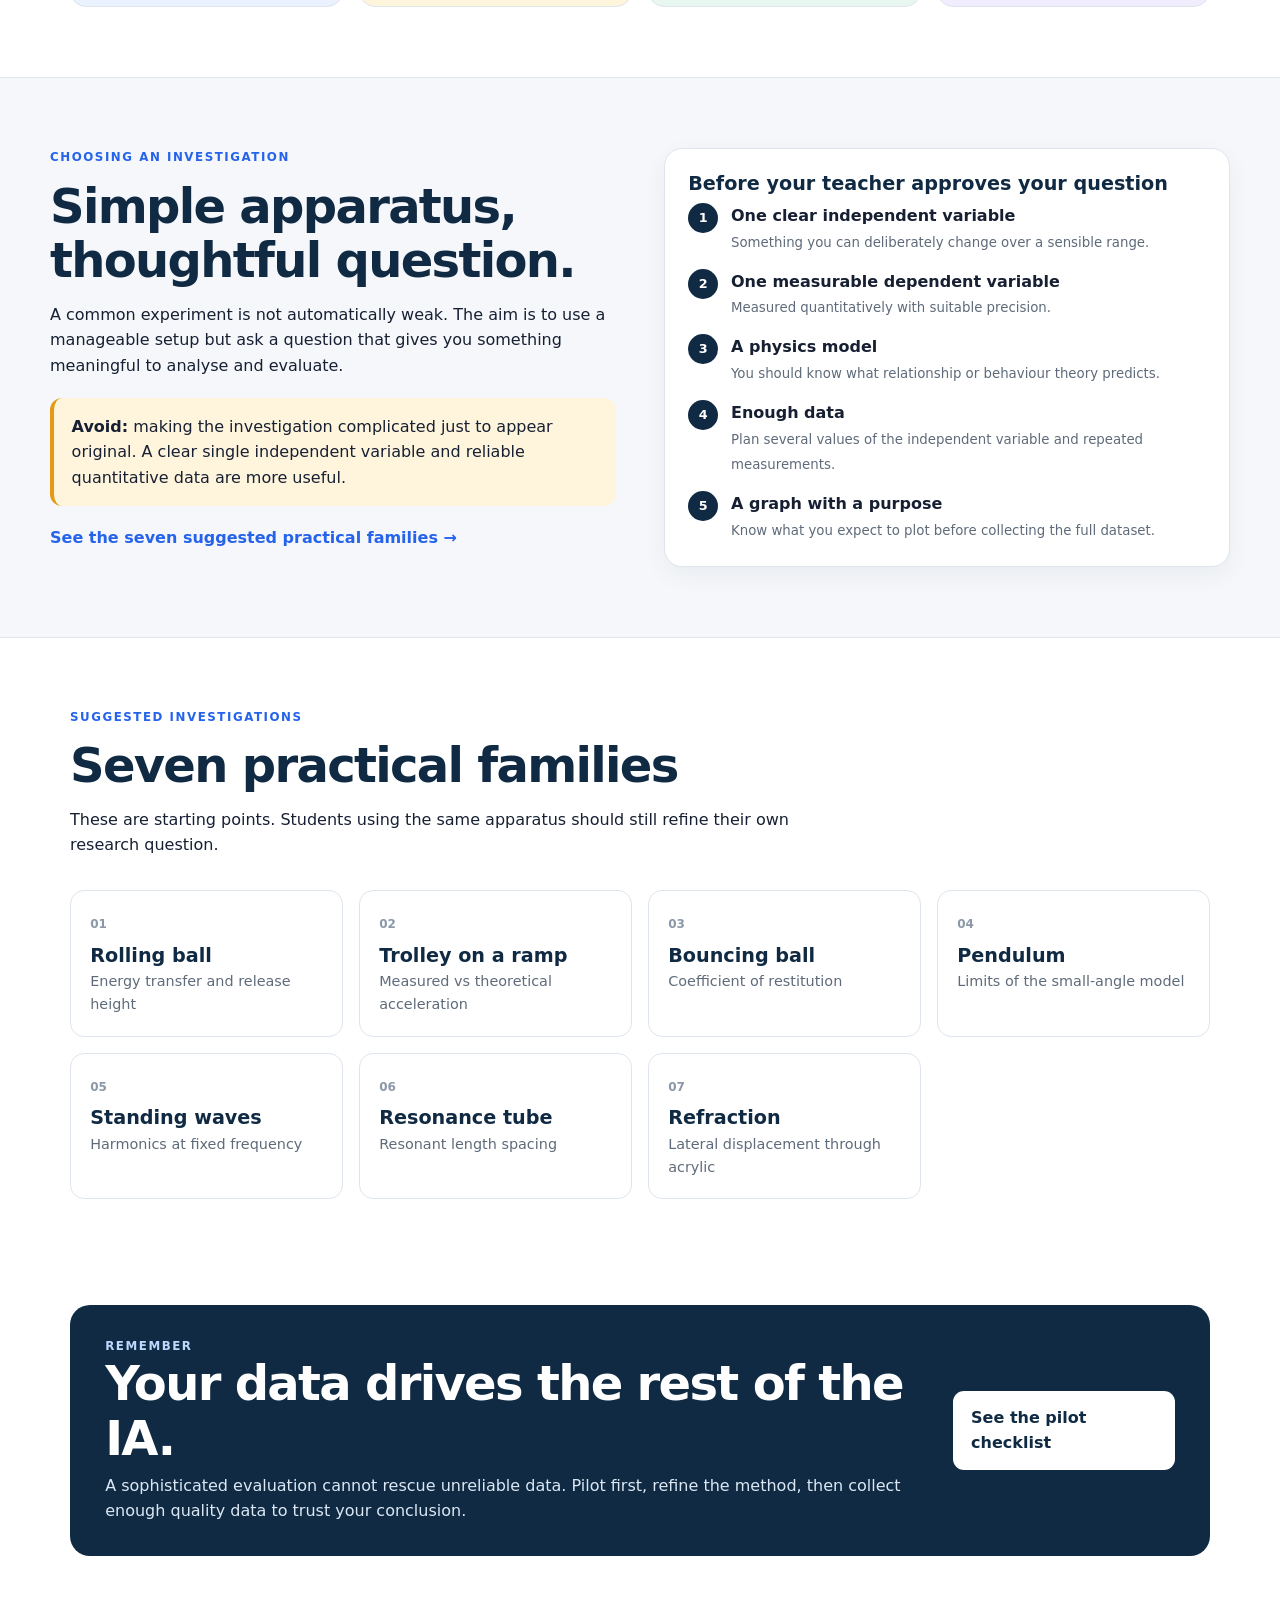
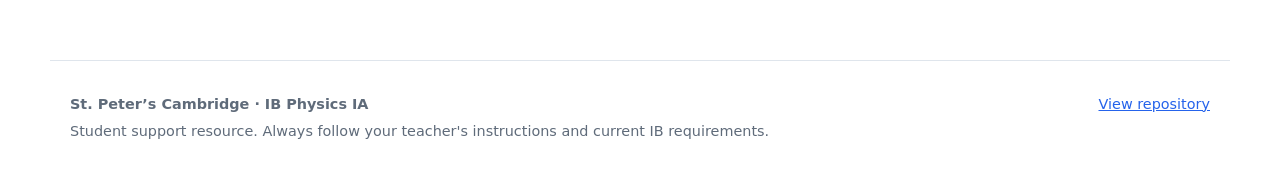
==== commit 0f31b7f9: "Apply St Peter's branding to index.html" ====
--- a/index.html
+++ b/index.html
@@ -13,7 +13,7 @@
 
   <header class="site-header">
     <div class="nav-wrap">
-      <a class="brand" href="index.html" aria-label="IB Physics IA Guide home">
+      <a class="brand" href="index.html" aria-label="St. Peter’s IB Physics IA Guide home">
         <span class="brand-mark">IA</span>
         <span>IB Physics IA Guide</span>
       </a>
@@ -26,7 +26,7 @@
     <section class="hero">
       <div class="hero-inner">
         <div>
-          <p class="eyebrow">IB Physics • Internal Assessment</p>
+          <p class="eyebrow">St. Peter’s Cambridge · IB Physics</p>
           <h1>Plan a simple investigation.<br>Do the physics well.</h1>
           <p class="hero-copy">A one-stop guide to choosing a focused research question, collecting strong data, analysing it properly and writing an IA that clearly addresses the four assessment criteria.</p>
           <div class="hero-actions">
@@ -226,7 +226,7 @@
 
   <footer class="site-footer">
     <div>
-      <strong>IB Physics IA Guide</strong>
+      <strong>St. Peter’s Cambridge · IB Physics IA</strong>
       <p>Student support resource. Always follow your teacher's instructions and current IB requirements.</p>
     </div>
     <a href="https://github.com/stp-science/ib-physics-ia-guide">View repository</a>
